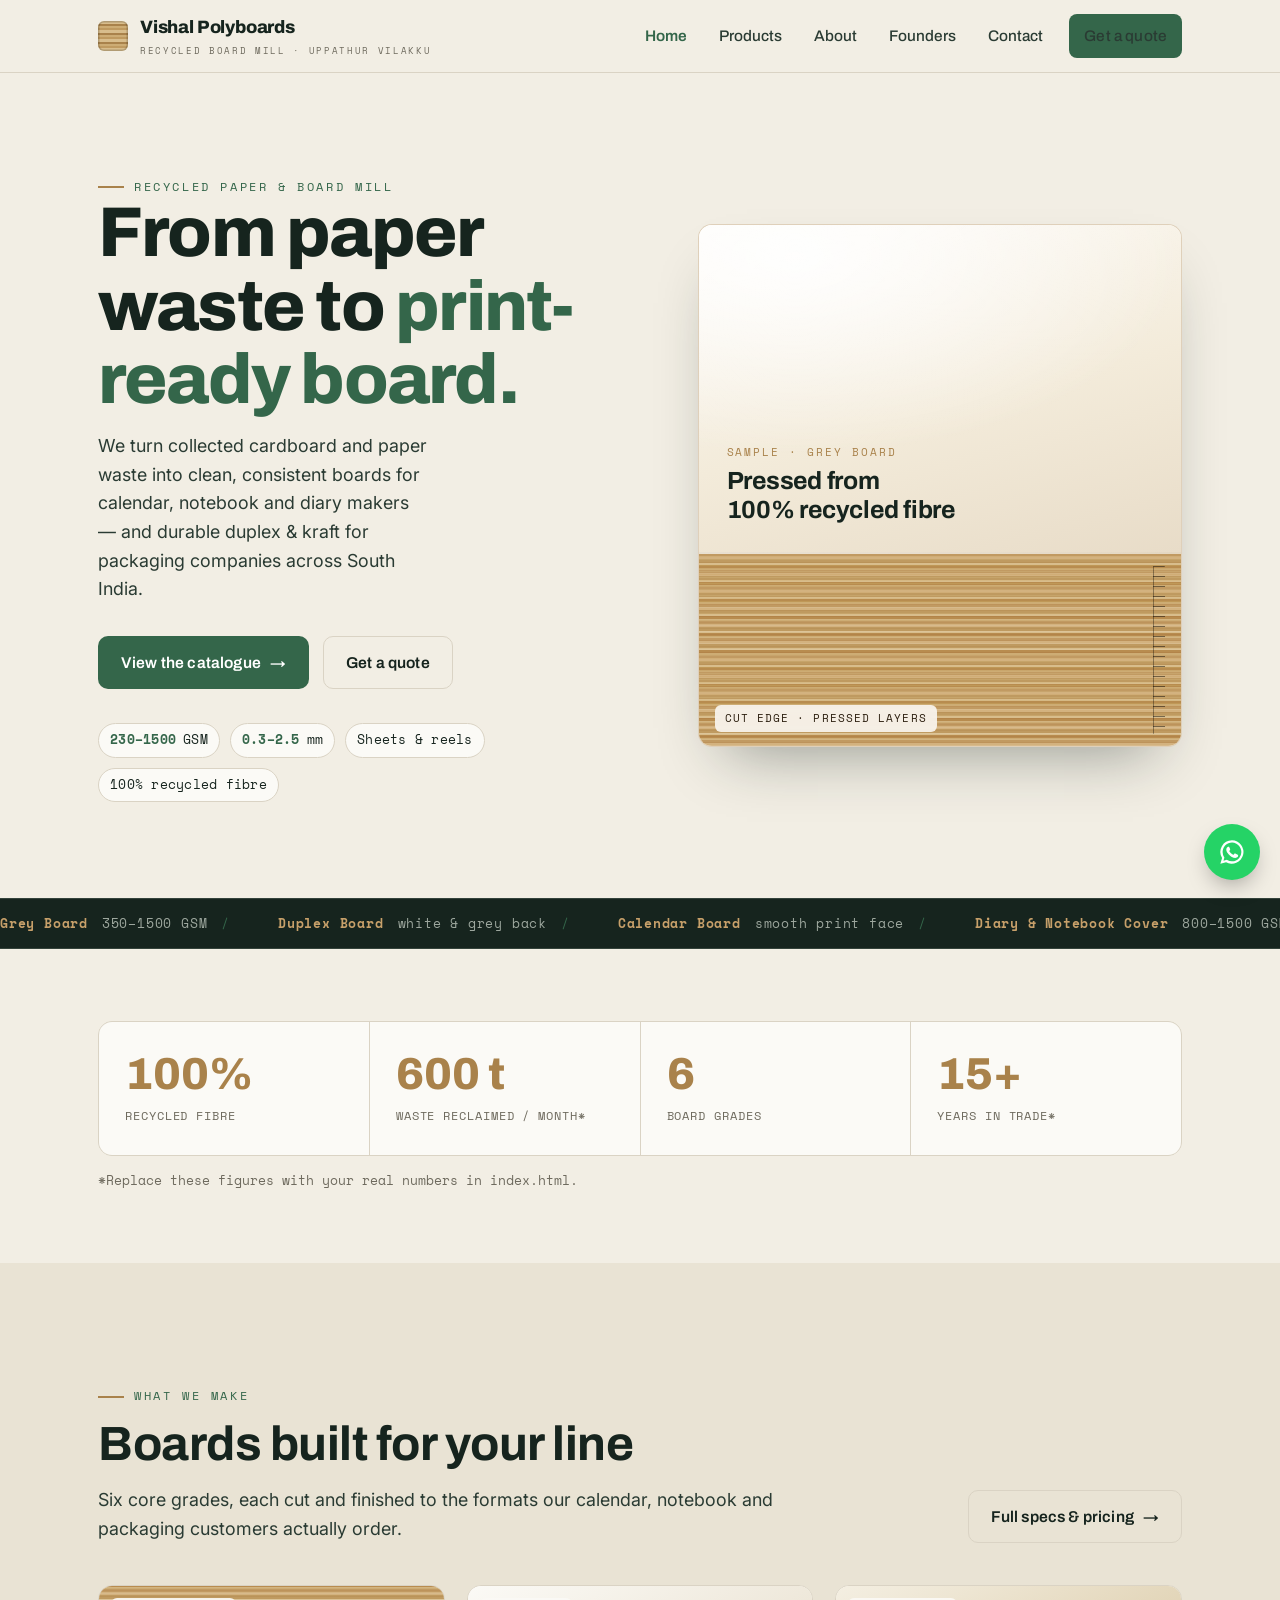
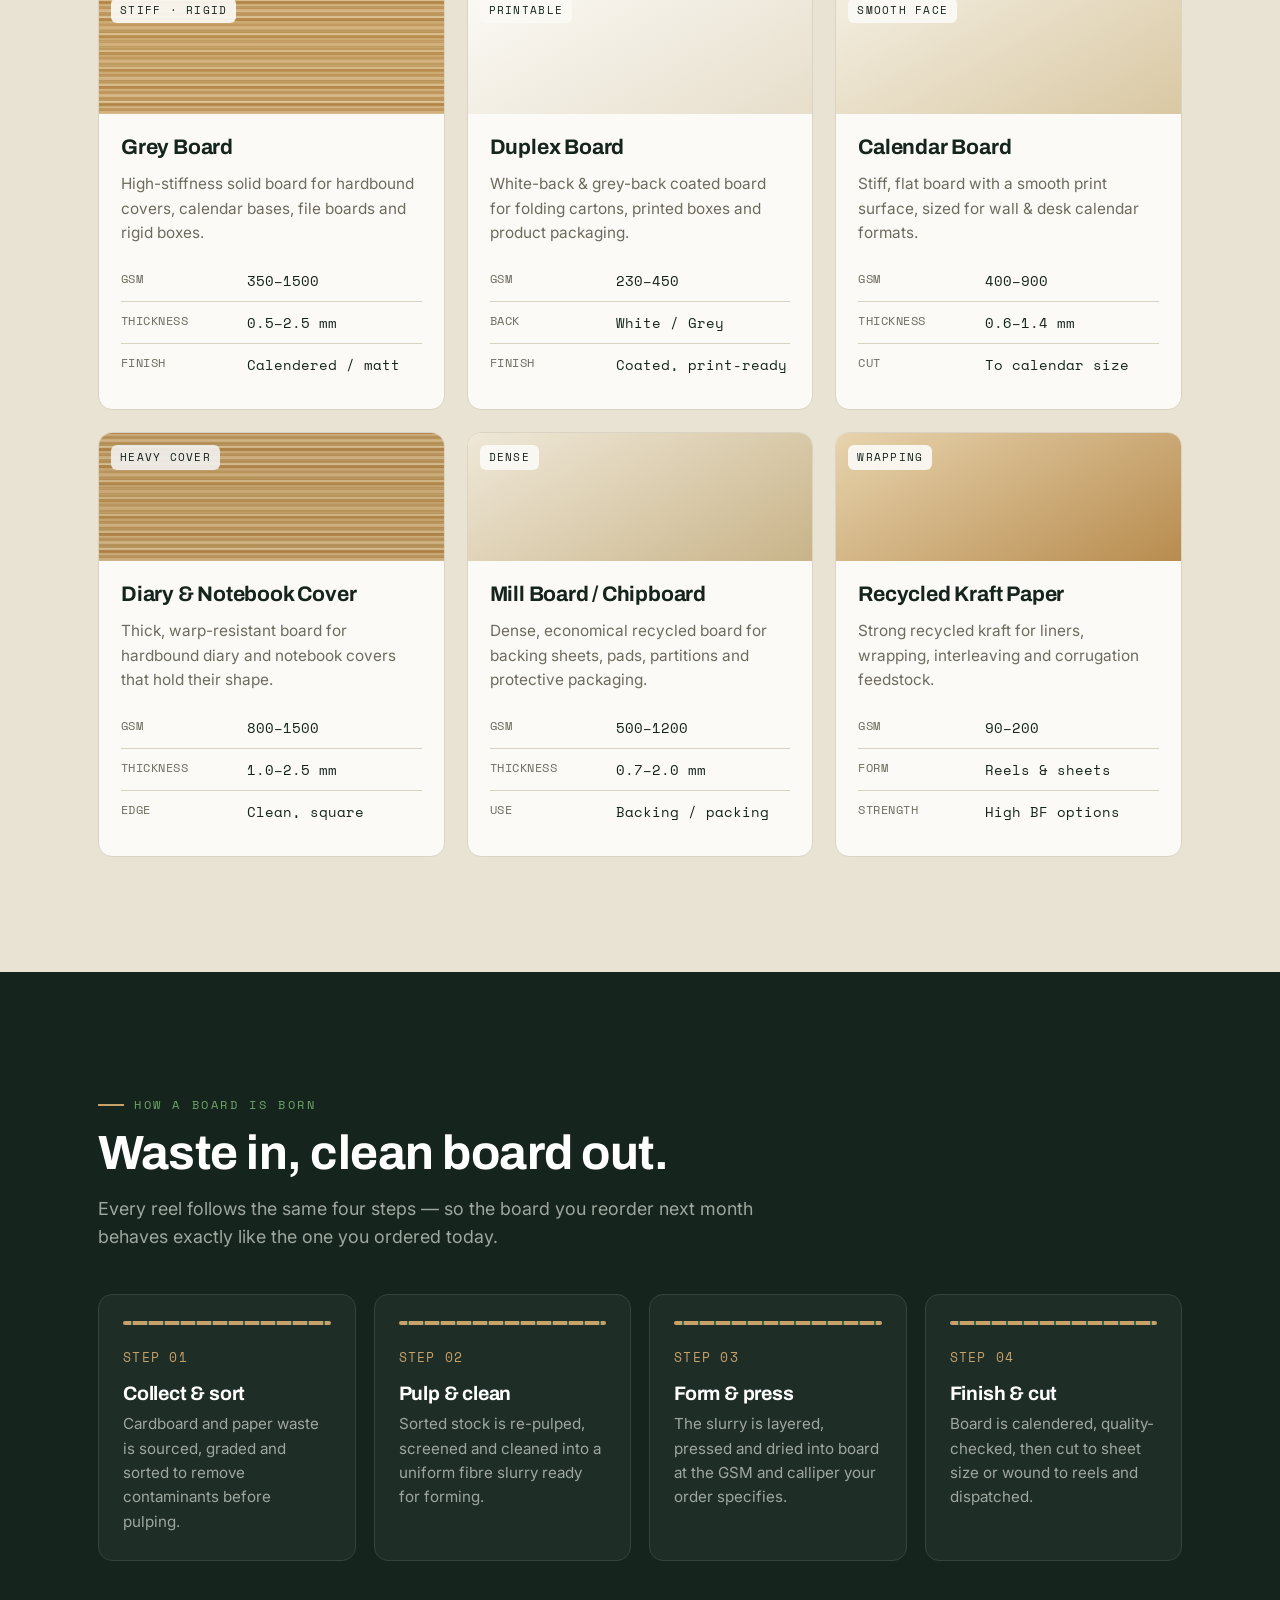
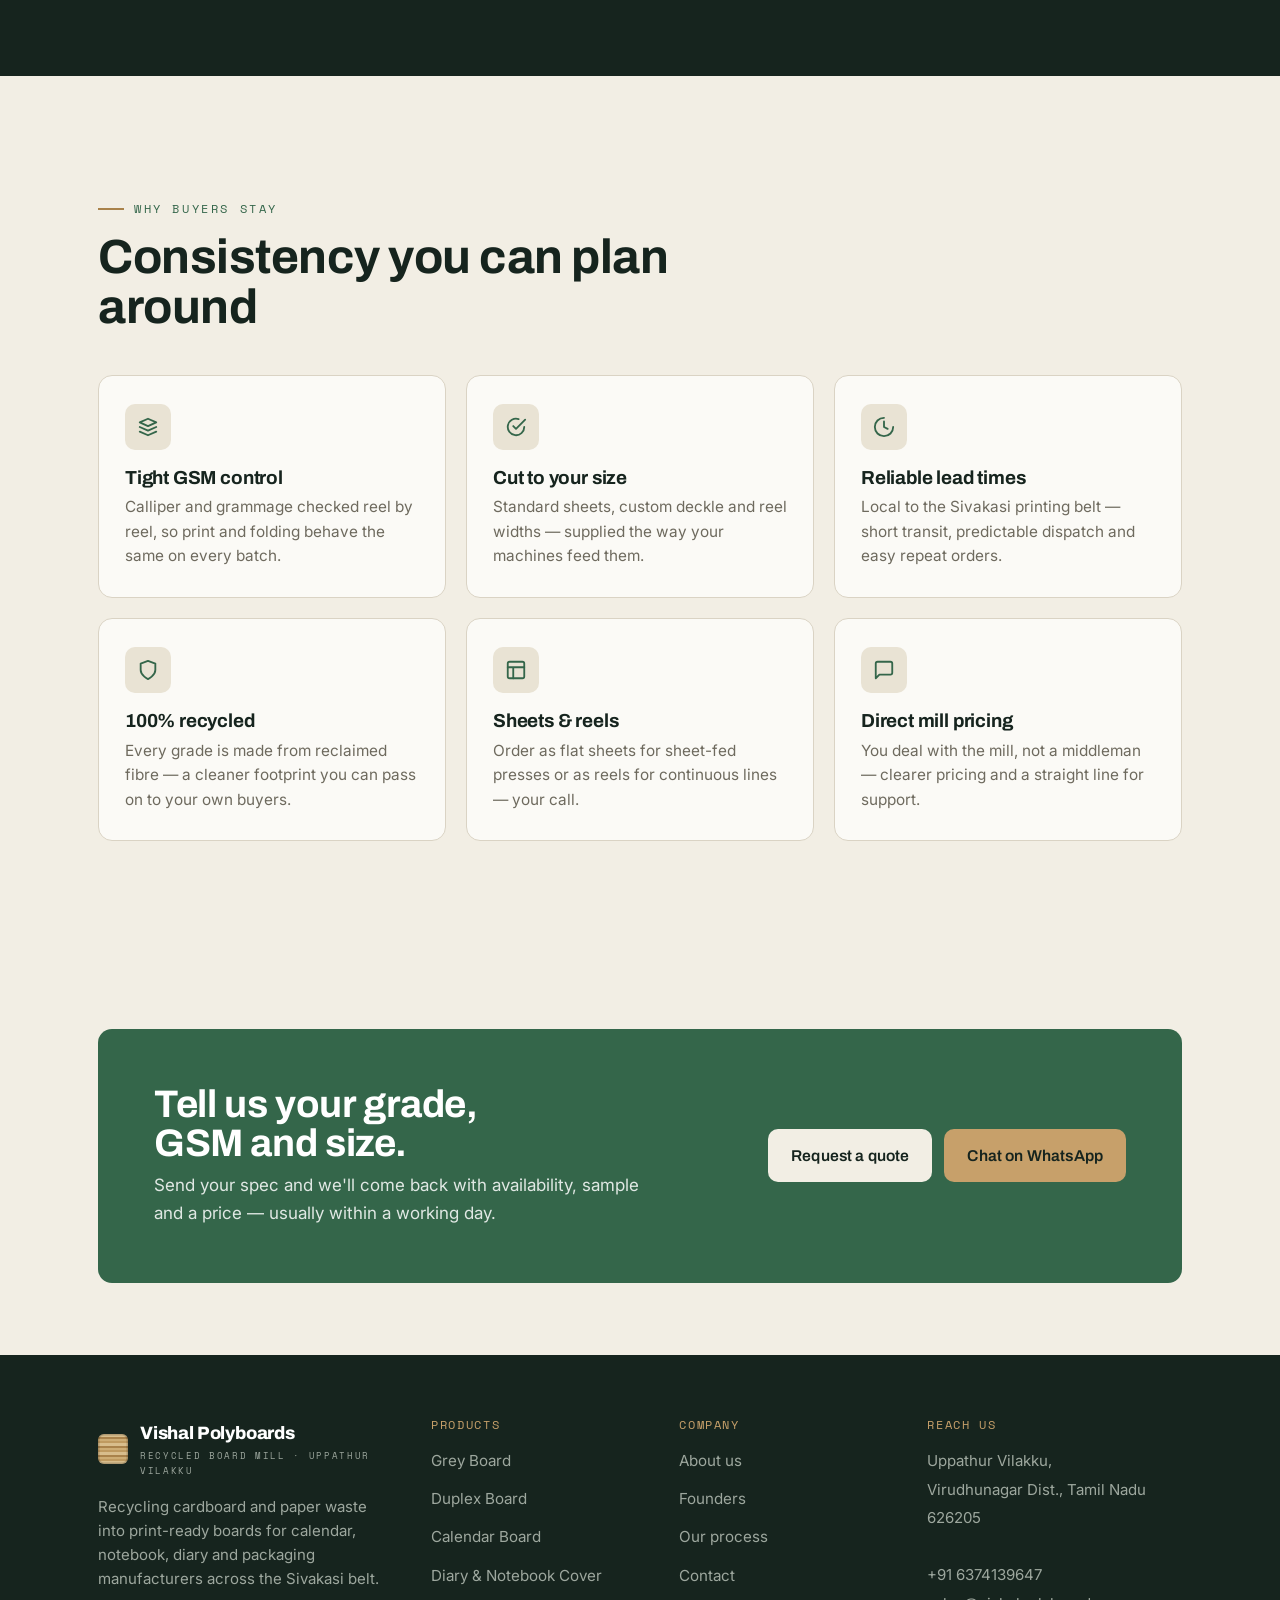
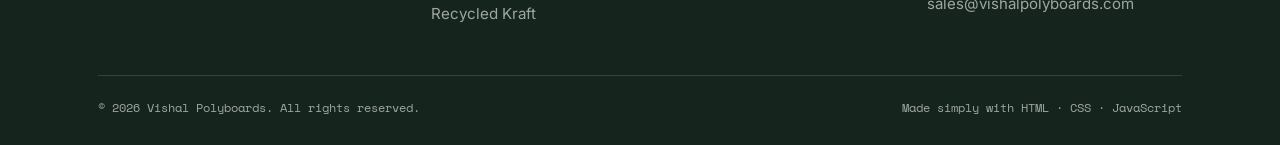
==== index.html @ f486840e "Init" ====
<!DOCTYPE html>
<html lang="en">
<head>
  <meta charset="UTF-8" />
  <meta name="viewport" content="width=device-width, initial-scale=1.0" />
  <title>Vishal Polyboards — Recycled Boards for Calendars, Notebooks & Packaging | Sivakasi</title>
  <meta name="description" content="Vishal Polyboards recycles cardboard and paper waste into print-ready boards for calendar, notebook and diary manufacturers and packaging companies. Based near Sivakasi, Tamil Nadu." />
  <link rel="icon" href="favicon.svg" type="image/svg+xml" />

  <!-- Fonts: Archivo (display) · Inter (body) · Space Mono (data) -->
  <link rel="preconnect" href="https://fonts.googleapis.com" />
  <link rel="preconnect" href="https://fonts.gstatic.com" crossorigin />
  <link href="https://fonts.googleapis.com/css2?family=Archivo:wght@500;600;700;800&family=Inter:wght@400;500;600&family=Space+Mono:wght@400;700&display=swap" rel="stylesheet" />

  <link rel="stylesheet" href="css/styles.css" />
</head>
<body>

  <!-- =================================================================
       HEADER  ·  shared across pages — if you edit it, edit it on
       index.html, products.html AND contact.html to keep them in sync.
       ================================================================= -->
  <header class="site-header">
    <div class="container nav">
      <a class="brand" href="index.html" aria-label="Vishal Polyboards home">
        <span class="brandmark" aria-hidden="true"></span>
        <span>Vishal Polyboards
          <small>Recycled Board Mill · Uppathur Vilakku</small>
        </span>
      </a>

      <nav aria-label="Primary">
        <ul class="nav-links" id="nav-links">
          <li><a href="index.html" class="is-active">Home</a></li>
          <li><a href="products.html">Products</a></li>
          <li><a href="about.html">About</a></li>
          <li><a href="founders.html">Founders</a></li>
          <li><a href="contact.html">Contact</a></li>
          <li class="nav-cta"><a class="btn btn-sm" href="contact.html">Get a quote</a></li>
        </ul>
      </nav>

      <button class="menu-toggle" aria-label="Open menu" aria-expanded="false" aria-controls="nav-links">
        <span></span>
      </button>
    </div>
  </header>

  <!-- =================================================================
       HERO
       ================================================================= -->
  <section class="hero">
    <div class="container hero-grid">
      <div class="reveal">
        <span class="eyebrow">Recycled paper &amp; board mill</span>
        <h1>From paper waste to <span class="hl">print-ready board.</span></h1>
        <p class="lead">We turn collected cardboard and paper waste into clean,
          consistent boards for calendar, notebook and diary makers — and durable
          duplex &amp; kraft for packaging companies across South India.</p>

        <div class="hero-actions">
          <a class="btn" href="products.html">View the catalogue <span class="arr">&rarr;</span></a>
          <a class="btn btn-ghost" href="contact.html">Get a quote</a>
        </div>

        <div class="hero-meta">
          <span class="spec-chip"><b>230&ndash;1500</b> GSM</span>
          <span class="spec-chip"><b>0.3&ndash;2.5</b> mm</span>
          <span class="spec-chip">Sheets &amp; reels</span>
          <span class="spec-chip">100% recycled fibre</span>
        </div>
      </div>

      <!-- The signature: a board sample showing its layered cut edge -->
      <div class="reveal">
        <div class="sample" role="img" aria-label="Cross-section of a recycled paperboard showing its pressed fibre layers">
          <div class="sample-face">
            <span class="kicker">Sample · Grey Board</span>
            <h3>Pressed from<br />100% recycled fibre</h3>
          </div>
          <div class="sample-edge board-edge">
            <span class="sample-edge-label">Cut edge · pressed layers</span>
            <div class="sample-ruler" aria-hidden="true"></div>
          </div>
          <!-- <span class="sample-badge"><b>●</b> Calliper checked every reel</span> -->
        </div>
      </div>
    </div>
  </section>

  <!-- spec marquee -->
  <div class="marquee" aria-hidden="true">
    <div class="marquee-track">
      <span><b>Grey Board</b> 350&ndash;1500 GSM</span>
      <span><b>Duplex Board</b> white &amp; grey back</span>
      <span><b>Calendar Board</b> smooth print face</span>
      <span><b>Diary &amp; Notebook Cover</b> 800&ndash;1500 GSM</span>
      <span><b>Mill Board</b> dense chipboard</span>
      <span><b>Recycled Kraft</b> 90&ndash;200 GSM</span>
      <!-- duplicated once so the loop is seamless -->
      <span><b>Grey Board</b> 350&ndash;1500 GSM</span>
      <span><b>Duplex Board</b> white &amp; grey back</span>
      <span><b>Calendar Board</b> smooth print face</span>
      <span><b>Diary &amp; Notebook Cover</b> 800&ndash;1500 GSM</span>
      <span><b>Mill Board</b> dense chipboard</span>
      <span><b>Recycled Kraft</b> 90&ndash;200 GSM</span>
    </div>
  </div>

  <!-- =================================================================
       STATS
       ================================================================= -->
  <section class="section section--tight">
    <div class="container">
      <div class="stats reveal">
        <div class="stat">
          <div class="num"><span data-count="100">0</span><span>%</span></div>
          <div class="lbl">Recycled fibre</div>
        </div>
        <div class="stat">
          <div class="num"><span data-count="600">0</span><span> t</span></div>
          <div class="lbl">Waste reclaimed / month*</div>
        </div>
        <div class="stat">
          <div class="num"><span data-count="6">0</span></div>
          <div class="lbl">Board grades</div>
        </div>
        <div class="stat">
          <div class="num"><span data-count="15">0</span><span>+</span></div>
          <div class="lbl">Years in trade*</div>
        </div>
      </div>
      <p class="muted" style="font-size:.82rem;margin-top:14px;font-family:var(--font-mono)">*Replace these figures with your real numbers in index.html.</p>
    </div>
  </section>

  <!-- =================================================================
       PRODUCT OVERVIEW
       ================================================================= -->
  <section class="section section--pulp-deep" id="products">
    <div class="container">
      <div class="grid-head reveal">
        <div class="section-head">
          <span class="eyebrow">What we make</span>
          <h2 class="section-title">Boards built for your line</h2>
          <p class="lead">Six core grades, each cut and finished to the formats our
            calendar, notebook and packaging customers actually order.</p>
        </div>
        <a class="btn btn-ghost" href="products.html">Full specs &amp; pricing <span class="arr">&rarr;</span></a>
      </div>

      <div class="products">
        <!-- card 1 -->
        <article class="product-card reveal">
          <div class="thumb board-edge"><span class="tag">Stiff · rigid</span></div>
          <div class="body">
            <h3>Grey Board</h3>
            <p>High-stiffness solid board for hardbound covers, calendar bases, file boards and rigid boxes.</p>
            <table class="spec-table">
              <tr><th>GSM</th><td>350&ndash;1500</td></tr>
              <tr><th>Thickness</th><td>0.5&ndash;2.5 mm</td></tr>
              <tr><th>Finish</th><td>Calendered / matt</td></tr>
            </table>
          </div>
        </article>

        <!-- card 2 -->
        <article class="product-card reveal">
          <div class="thumb" style="background:linear-gradient(150deg,#fbfaf6,#e7decb)"><span class="tag">Printable</span></div>
          <div class="body">
            <h3>Duplex Board</h3>
            <p>White-back &amp; grey-back coated board for folding cartons, printed boxes and product packaging.</p>
            <table class="spec-table">
              <tr><th>GSM</th><td>230&ndash;450</td></tr>
              <tr><th>Back</th><td>White / Grey</td></tr>
              <tr><th>Finish</th><td>Coated, print-ready</td></tr>
            </table>
          </div>
        </article>

        <!-- card 3 -->
        <article class="product-card reveal">
          <div class="thumb" style="background:linear-gradient(150deg,#f4efe2,#d9c8a3)"><span class="tag">Smooth face</span></div>
          <div class="body">
            <h3>Calendar Board</h3>
            <p>Stiff, flat board with a smooth print surface, sized for wall &amp; desk calendar formats.</p>
            <table class="spec-table">
              <tr><th>GSM</th><td>400&ndash;900</td></tr>
              <tr><th>Thickness</th><td>0.6&ndash;1.4 mm</td></tr>
              <tr><th>Cut</th><td>To calendar size</td></tr>
            </table>
          </div>
        </article>

        <!-- card 4 -->
        <article class="product-card reveal">
          <div class="thumb board-edge" style="filter:brightness(.96)"><span class="tag">Heavy cover</span></div>
          <div class="body">
            <h3>Diary &amp; Notebook Cover</h3>
            <p>Thick, warp-resistant board for hardbound diary and notebook covers that hold their shape.</p>
            <table class="spec-table">
              <tr><th>GSM</th><td>800&ndash;1500</td></tr>
              <tr><th>Thickness</th><td>1.0&ndash;2.5 mm</td></tr>
              <tr><th>Edge</th><td>Clean, square</td></tr>
            </table>
          </div>
        </article>

        <!-- card 5 -->
        <article class="product-card reveal">
          <div class="thumb" style="background:linear-gradient(150deg,#efe8d8,#c9b489)"><span class="tag">Dense</span></div>
          <div class="body">
            <h3>Mill Board / Chipboard</h3>
            <p>Dense, economical recycled board for backing sheets, pads, partitions and protective packaging.</p>
            <table class="spec-table">
              <tr><th>GSM</th><td>500&ndash;1200</td></tr>
              <tr><th>Thickness</th><td>0.7&ndash;2.0 mm</td></tr>
              <tr><th>Use</th><td>Backing / packing</td></tr>
            </table>
          </div>
        </article>

        <!-- card 6 -->
        <article class="product-card reveal">
          <div class="thumb" style="background:linear-gradient(150deg,#e7d3ad,#b88c4f)"><span class="tag">Wrapping</span></div>
          <div class="body">
            <h3>Recycled Kraft Paper</h3>
            <p>Strong recycled kraft for liners, wrapping, interleaving and corrugation feedstock.</p>
            <table class="spec-table">
              <tr><th>GSM</th><td>90&ndash;200</td></tr>
              <tr><th>Form</th><td>Reels &amp; sheets</td></tr>
              <tr><th>Strength</th><td>High BF options</td></tr>
            </table>
          </div>
        </article>
      </div>
    </div>
  </section>

  <!-- =================================================================
       PROCESS  (a real 4-step sequence → numbering earns its place)
       ================================================================= -->
  <section class="section section--ink" id="process">
    <div class="container">
      <div class="section-head reveal">
        <span class="eyebrow">How a board is born</span>
        <h2 class="section-title">Waste in, clean board out.</h2>
        <p class="lead">Every reel follows the same four steps — so the board you
          reorder next month behaves exactly like the one you ordered today.</p>
      </div>

      <div class="steps" style="margin-top:42px">
        <div class="step reveal">
          <div class="bar"></div>
          <span class="no">STEP 01</span>
          <h3>Collect &amp; sort</h3>
          <p>Cardboard and paper waste is sourced, graded and sorted to remove contaminants before pulping.</p>
        </div>
        <div class="step reveal">
          <div class="bar"></div>
          <span class="no">STEP 02</span>
          <h3>Pulp &amp; clean</h3>
          <p>Sorted stock is re-pulped, screened and cleaned into a uniform fibre slurry ready for forming.</p>
        </div>
        <div class="step reveal">
          <div class="bar"></div>
          <span class="no">STEP 03</span>
          <h3>Form &amp; press</h3>
          <p>The slurry is layered, pressed and dried into board at the GSM and calliper your order specifies.</p>
        </div>
        <div class="step reveal">
          <div class="bar"></div>
          <span class="no">STEP 04</span>
          <h3>Finish &amp; cut</h3>
          <p>Board is calendered, quality-checked, then cut to sheet size or wound to reels and dispatched.</p>
        </div>
      </div>
    </div>
  </section>

  <!-- =================================================================
       WHY US
       ================================================================= -->
  <section class="section" id="why">
    <div class="container">
      <div class="section-head reveal" style="margin-bottom:42px">
        <span class="eyebrow">Why buyers stay</span>
        <h2 class="section-title">Consistency you can plan around</h2>
      </div>

      <div class="features">
        <div class="feature reveal">
          <div class="ico" aria-hidden="true">
            <svg width="22" height="22" viewBox="0 0 24 24" fill="none" stroke="currentColor" stroke-width="2" stroke-linecap="round" stroke-linejoin="round"><path d="M3 7l9-4 9 4-9 4-9-4z"/><path d="M3 12l9 4 9-4"/><path d="M3 17l9 4 9-4"/></svg>
          </div>
          <h3>Tight GSM control</h3>
          <p>Calliper and grammage checked reel by reel, so print and folding behave the same on every batch.</p>
        </div>
        <div class="feature reveal">
          <div class="ico" aria-hidden="true">
            <svg width="22" height="22" viewBox="0 0 24 24" fill="none" stroke="currentColor" stroke-width="2" stroke-linecap="round" stroke-linejoin="round"><path d="M21 12a9 9 0 1 1-6.2-8.6"/><path d="M22 4 12 14l-3-3"/></svg>
          </div>
          <h3>Cut to your size</h3>
          <p>Standard sheets, custom deckle and reel widths — supplied the way your machines feed them.</p>
        </div>
        <div class="feature reveal">
          <div class="ico" aria-hidden="true">
            <svg width="22" height="22" viewBox="0 0 24 24" fill="none" stroke="currentColor" stroke-width="2" stroke-linecap="round" stroke-linejoin="round"><path d="M12 2a10 10 0 1 0 10 10"/><path d="M12 6v6l4 2"/></svg>
          </div>
          <h3>Reliable lead times</h3>
          <p>Local to the Sivakasi printing belt — short transit, predictable dispatch and easy repeat orders.</p>
        </div>
        <div class="feature reveal">
          <div class="ico" aria-hidden="true">
            <svg width="22" height="22" viewBox="0 0 24 24" fill="none" stroke="currentColor" stroke-width="2" stroke-linecap="round" stroke-linejoin="round"><path d="M12 22s8-4 8-10V5l-8-3-8 3v7c0 6 8 10 8 10z"/></svg>
          </div>
          <h3>100% recycled</h3>
          <p>Every grade is made from reclaimed fibre — a cleaner footprint you can pass on to your own buyers.</p>
        </div>
        <div class="feature reveal">
          <div class="ico" aria-hidden="true">
            <svg width="22" height="22" viewBox="0 0 24 24" fill="none" stroke="currentColor" stroke-width="2" stroke-linecap="round" stroke-linejoin="round"><rect x="3" y="3" width="18" height="18" rx="2"/><path d="M3 9h18M9 21V9"/></svg>
          </div>
          <h3>Sheets &amp; reels</h3>
          <p>Order as flat sheets for sheet-fed presses or as reels for continuous lines — your call.</p>
        </div>
        <div class="feature reveal">
          <div class="ico" aria-hidden="true">
            <svg width="22" height="22" viewBox="0 0 24 24" fill="none" stroke="currentColor" stroke-width="2" stroke-linecap="round" stroke-linejoin="round"><path d="M21 15a2 2 0 0 1-2 2H7l-4 4V5a2 2 0 0 1 2-2h14a2 2 0 0 1 2 2z"/></svg>
          </div>
          <h3>Direct mill pricing</h3>
          <p>You deal with the mill, not a middleman — clearer pricing and a straight line for support.</p>
        </div>
      </div>
    </div>
  </section>

  <!-- =================================================================
       CTA BAND
       ================================================================= -->
  <section class="section section--tight">
    <div class="container">
      <div class="cta-band reveal">
        <div>
          <h2>Tell us your grade, GSM and size.</h2>
          <p>Send your spec and we'll come back with availability, sample and a price — usually within a working day.</p>
        </div>
        <div style="display:flex;gap:12px;flex-wrap:wrap">
          <a class="btn btn-light" href="contact.html">Request a quote</a>
          <a class="btn btn-kraft" data-wa="Hello Vishal Polyboards, I'd like a quote for board.">Chat on WhatsApp</a>
        </div>
      </div>
    </div>
  </section>

  <!-- =================================================================
       FOOTER  ·  shared across pages
       ================================================================= -->
  <footer class="site-footer">
    <div class="container">
      <div class="footer-grid">
        <div>
          <a class="brand" href="index.html">
            <span class="brandmark" aria-hidden="true"></span>
            <span>Vishal Polyboards<small>Recycled Board Mill · Uppathur Vilakku</small></span>
          </a>
          <p class="footer-about">Recycling cardboard and paper waste into print-ready boards
            for calendar, notebook, diary and packaging manufacturers across the Sivakasi belt.</p>
        </div>
        <div>
          <h4>Products</h4>
          <ul class="footer-links">
            <li><a href="products.html">Grey Board</a></li>
            <li><a href="products.html">Duplex Board</a></li>
            <li><a href="products.html">Calendar Board</a></li>
            <li><a href="products.html">Diary &amp; Notebook Cover</a></li>
            <li><a href="products.html">Recycled Kraft</a></li>
          </ul>
        </div>
        <div>
          <h4>Company</h4>
          <ul class="footer-links">
            <li><a href="about.html">About us</a></li>
            <li><a href="founders.html">Founders</a></li>
            <li><a href="index.html#process">Our process</a></li>
            <li><a href="contact.html">Contact</a></li>
          </ul>
        </div>
        <div>
          <h4>Reach us</h4>
          <address class="footer-contact" style="font-style:normal">
            Uppathur Vilakku,<br />
            Virudhunagar Dist., Tamil Nadu 626205<br /><br />
            <a href="tel:+9196374139647">+91 6374139647</a><br />
            <a href="mailto:sales@vishalpolyboards.com">sales@vishalpolyboards.com</a>
          </address>
        </div>
      </div>
      <div class="footer-bottom">
        <span>© <span id="year">2026</span> Vishal Polyboards. All rights reserved.</span>
        <span>Made simply with HTML · CSS · JavaScript</span>
      </div>
    </div>
  </footer>

  <!-- floating WhatsApp -->
  <a class="wa-float" data-wa="Hello Vishal Polyboards, I'd like to enquire about your recycled boards." aria-label="Chat on WhatsApp" target="_blank" rel="noopener">
    <svg width="28" height="28" viewBox="0 0 24 24" fill="#fff" aria-hidden="true"><path d="M12 2a10 10 0 0 0-8.5 15.2L2 22l4.9-1.3A10 10 0 1 0 12 2zm0 18a8 8 0 0 1-4.1-1.1l-.3-.2-2.9.8.8-2.8-.2-.3A8 8 0 1 1 12 20zm4.4-6c-.2-.1-1.4-.7-1.6-.8-.2-.1-.4-.1-.5.1-.2.2-.6.8-.8.9-.1.2-.3.2-.5.1a6.6 6.6 0 0 1-1.9-1.2 7.3 7.3 0 0 1-1.4-1.7c-.1-.2 0-.4.1-.5l.4-.4.2-.4v-.4c0-.1-.5-1.3-.7-1.7-.2-.4-.4-.4-.5-.4h-.5a.9.9 0 0 0-.7.3c-.2.3-.9.9-.9 2.1s.9 2.4 1 2.6c.1.2 1.8 2.7 4.3 3.8.6.3 1.1.4 1.5.5.6.2 1.2.2 1.6.1.5-.1 1.4-.6 1.6-1.1.2-.6.2-1 .1-1.1z"/></svg>
  </a>

  <script src="js/main.js"></script>
</body>
</html>
---- css/styles.css ----
/* =====================================================================
   VISHAL POLYBOARDS — styles.css
   ---------------------------------------------------------------------
   One stylesheet for the whole site. It is grouped into clearly labelled
   sections so it is easy to learn from and easy to edit.

   HOW THE COLOURS / SIZES WORK:
   Everything is controlled by the variables in :root below. Change a
   value there once and it updates across every page. Start there.
   ===================================================================== */

/* ---------------------------------------------------------------------
   1. DESIGN TOKENS  (colours, type, spacing — your single control panel)
   --------------------------------------------------------------------- */
:root {
  /* Brand colours */
  --ink:        #16241E;   /* deep forest ink — dark sections + headings  */
  --ink-soft:   #2A3B33;   /* softer ink for body text on light           */
  --pulp:       #F2EEE4;   /* recycled-paper background                    */
  --pulp-deep:  #E9E3D4;   /* slightly deeper pulp for alternating bands   */
  --paper:      #FBFAF6;   /* near-white card surface                      */
  --kraft:      #C7A06A;   /* kraft-board tan — the warm accent            */
  --kraft-deep: #A9824B;   /* darker kraft for borders/hovers              */
  --moss:       #34664A;   /* mill-moss green — primary action colour      */
  --moss-deep:  #274E39;   /* darker moss for hover                        */
  --leaf:       #6FA368;   /* fresh leaf — used only for the recycle stat  */
  --line:       #DAD3C4;   /* warm hairline borders                        */
  --line-dark:  #34433B;   /* hairline on dark sections                    */
  --muted:      #6E6A5E;   /* muted captions on light                      */
  --muted-dark: #9DA79E;   /* muted captions on dark                       */

  /* Type families */
  --font-display: "Archivo", "Arial Narrow", sans-serif;
  --font-body:    "Inter", system-ui, -apple-system, sans-serif;
  --font-mono:    "Space Mono", ui-monospace, "Courier New", monospace;

  /* Layout */
  --container: 1180px;
  --radius:    14px;
  --radius-sm: 9px;
  --shadow:    0 1px 2px rgba(22,36,30,.05), 0 12px 30px -16px rgba(22,36,30,.25);
  --shadow-lg: 0 30px 60px -28px rgba(22,36,30,.45);
  --ease:      cubic-bezier(.22,.61,.36,1);
}

/* ---------------------------------------------------------------------
   2. RESET + BASE
   --------------------------------------------------------------------- */
*, *::before, *::after { box-sizing: border-box; }
* { margin: 0; }

html { scroll-behavior: smooth; -webkit-text-size-adjust: 100%; }

body {
  font-family: var(--font-body);
  color: var(--ink-soft);
  background: var(--pulp);
  line-height: 1.6;
  font-size: 17px;
  -webkit-font-smoothing: antialiased;
  text-rendering: optimizeLegibility;
  overflow-x: hidden;
}

img { max-width: 100%; display: block; height: auto; }
a   { color: inherit; text-decoration: none; }
button, input, select, textarea { font: inherit; color: inherit; }

h1, h2, h3, h4 {
  font-family: var(--font-display);
  color: var(--ink);
  line-height: 1.04;
  letter-spacing: -0.01em;
  font-weight: 700;
}

/* Visible keyboard focus — accessibility floor */
:focus-visible {
  outline: 3px solid var(--moss);
  outline-offset: 3px;
  border-radius: 4px;
}

.container {
  width: 100%;
  max-width: var(--container);
  margin-inline: auto;
  padding-inline: clamp(20px, 5vw, 48px);
}

/* ---------------------------------------------------------------------
   3. THE SIGNATURE — BOARD-EDGE STRATA
   The pressed-fibre layers you see on the cut edge of a recycled board,
   drawn entirely with CSS gradients (no image files needed).
   --------------------------------------------------------------------- */
.board-edge {
  background-color: var(--kraft);
  background-image:
    repeating-linear-gradient( 0deg,
      rgba(255,255,255,.10) 0 1px,
      rgba(0,0,0,.00)       1px 3px,
      rgba(0,0,0,.07)       3px 4px,
      rgba(0,0,0,.00)       4px 6px ),
    repeating-linear-gradient( 0deg,
      #d3b27f 0 3px,
      #c19a62 3px 6px,
      #cdac74 6px 8px,
      #b88c4f 8px 11px,
      #d8bd8c 11px 13px,
      #bf9a60 13px 17px );
  background-blend-mode: overlay, normal;
}

/* A thin horizontal strata rule used as a section divider */
.strata-rule {
  height: 7px;
  width: 100%;
  border: 0;
  background-image: repeating-linear-gradient( 90deg,
      var(--kraft) 0 7px,
      var(--kraft-deep) 7px 9px,
      var(--moss) 9px 11px,
      var(--kraft) 11px 18px );
  opacity: .9;
}

/* Small square strata "chip" used inside the logo */
.brandmark {
  width: 30px; height: 30px;
  border-radius: 6px;
  flex: none;
  background-image:
    repeating-linear-gradient(0deg,
      #d8bd8c 0 3px, #bf9a60 3px 5px,
      #cdac74 5px 7px, #a9824b 7px 9px);
  box-shadow: inset 0 0 0 1.5px rgba(0,0,0,.18);
}

/* ---------------------------------------------------------------------
   4. TYPOGRAPHY HELPERS
   --------------------------------------------------------------------- */
.eyebrow {
  font-family: var(--font-mono);
  font-size: .74rem;
  letter-spacing: .22em;
  text-transform: uppercase;
  color: var(--moss);
  display: inline-flex;
  align-items: center;
  gap: 10px;
}
.eyebrow::before {
  content: "";
  width: 26px; height: 2px;
  background: var(--kraft-deep);
  display: inline-block;
}
.section-head { max-width: 720px; }
.section-title {
  font-size: clamp(1.9rem, 4.2vw, 3rem);
  margin-top: 14px;
}
.lead {
  font-size: 1.12rem;
  color: var(--ink-soft);
  margin-top: 16px;
}
.muted { color: var(--muted); }

/* monospace data chip, e.g. 230–600 GSM */
.spec-chip {
  font-family: var(--font-mono);
  font-size: .8rem;
  letter-spacing: .02em;
  background: var(--paper);
  border: 1px solid var(--line);
  color: var(--ink);
  padding: 6px 11px;
  border-radius: 999px;
  display: inline-flex;
  align-items: center;
  gap: 7px;
  white-space: nowrap;
}
.spec-chip b { color: var(--moss); font-weight: 700; }

/* ---------------------------------------------------------------------
   5. BUTTONS
   --------------------------------------------------------------------- */
.btn {
  --btn-bg: var(--moss);
  --btn-fg: #fff;
  display: inline-flex;
  align-items: center;
  gap: 9px;
  font-family: var(--font-display);
  font-weight: 600;
  font-size: .98rem;
  letter-spacing: .01em;
  padding: 13px 22px;
  border-radius: 10px;
  background: var(--btn-bg);
  color: var(--btn-fg);
  border: 1px solid transparent;
  cursor: pointer;
  transition: transform .15s var(--ease), background .2s var(--ease),
              box-shadow .2s var(--ease);
}
.btn:hover  { background: var(--moss-deep); transform: translateY(-2px); }
.btn:active { transform: translateY(0); }
.btn .arr   { transition: transform .2s var(--ease); }
.btn:hover .arr { transform: translateX(3px); }

.btn-ghost {
  --btn-bg: transparent;
  --btn-fg: var(--ink);
  border-color: var(--line);
}
.btn-ghost:hover { background: var(--paper); border-color: var(--kraft-deep); }

.btn-kraft { --btn-bg: var(--kraft); --btn-fg: var(--ink); }
.btn-kraft:hover { background: var(--kraft-deep); }

.btn-light { --btn-bg: var(--pulp); --btn-fg: var(--ink); }
.btn-light:hover { background: #fff; }

.btn-sm { padding: 10px 16px; font-size: .9rem; }

/* ---------------------------------------------------------------------
   6. HEADER / NAV
   --------------------------------------------------------------------- */
.site-header {
  position: sticky;
  top: 0;
  z-index: 50;
  background: rgba(242,238,228,.82);
  backdrop-filter: saturate(140%) blur(10px);
  border-bottom: 1px solid var(--line);
}
.nav {
  display: flex;
  align-items: center;
  justify-content: space-between;
  gap: 24px;
  height: 72px;
}
.brand {
  display: inline-flex;
  align-items: center;
  gap: 12px;
  font-family: var(--font-display);
  font-weight: 800;
  font-size: 1.12rem;
  color: var(--ink);
  letter-spacing: -.01em;
}
.brand small {
  display: block;
  font-family: var(--font-mono);
  font-weight: 400;
  font-size: .58rem;
  letter-spacing: .18em;
  text-transform: uppercase;
  color: var(--muted);
  margin-top: 2px;
}
.nav-links {
  display: flex;
  align-items: center;
  gap: 4px;
  list-style: none;
  padding: 0;
}
.nav-links a {
  font-family: var(--font-display);
  font-weight: 500;
  font-size: .96rem;
  padding: 9px 14px;
  border-radius: 8px;
  color: var(--ink-soft);
  transition: background .15s var(--ease), color .15s var(--ease);
}
.nav-links a:hover { background: var(--pulp-deep); color: var(--ink); }
.nav-links a.is-active { color: var(--moss); font-weight: 600; }
.nav-cta { margin-left: 8px; }

.menu-toggle {
  display: none;
  width: 44px; height: 44px;
  border: 1px solid var(--line);
  border-radius: 10px;
  background: var(--paper);
  cursor: pointer;
  position: relative;
}
.menu-toggle span,
.menu-toggle span::before,
.menu-toggle span::after {
  content: "";
  position: absolute;
  left: 50%; top: 50%;
  width: 20px; height: 2px;
  background: var(--ink);
  transform: translate(-50%, -50%);
  transition: transform .25s var(--ease), opacity .2s var(--ease);
}
.menu-toggle span::before { transform: translate(-50%, -7px); }
.menu-toggle span::after  { transform: translate(-50%, 7px); }
.menu-toggle[aria-expanded="true"] span { background: transparent; }
.menu-toggle[aria-expanded="true"] span::before { transform: translate(-50%,-50%) rotate(45deg); }
.menu-toggle[aria-expanded="true"] span::after  { transform: translate(-50%,-50%) rotate(-45deg); }

/* ---------------------------------------------------------------------
   7. SECTION RHYTHM
   --------------------------------------------------------------------- */
.section { padding-block: clamp(64px, 9vw, 116px); }
.section--tight { padding-block: clamp(48px, 6vw, 72px); }
.section--pulp-deep { background: var(--pulp-deep); }
.section--ink {
  background: var(--ink);
  color: var(--pulp);
}
.section--ink h1, .section--ink h2, .section--ink h3 { color: #fff; }
.section--ink .eyebrow { color: var(--leaf); }
.section--ink .eyebrow::before { background: var(--kraft); }
.section--ink .lead { color: var(--muted-dark); }

/* ---------------------------------------------------------------------
   8. HERO
   --------------------------------------------------------------------- */
.hero { position: relative; padding-block: clamp(56px, 8vw, 96px); }
.hero-grid {
  display: grid;
  grid-template-columns: 1.05fr .95fr;
  gap: clamp(32px, 5vw, 72px);
  align-items: center;
}
.hero h1 {
  font-size: clamp(2.5rem, 6vw, 4.4rem);
  font-weight: 800;
  letter-spacing: -.025em;
}
.hero h1 .hl { color: var(--moss); }
.hero p.lead { max-width: 30ch; }
.hero-actions { display: flex; flex-wrap: wrap; gap: 14px; margin-top: 32px; }
.hero-meta {
  margin-top: 34px;
  display: flex;
  flex-wrap: wrap;
  gap: 10px;
}

/* the cross-section "sample board" visual on the right */
.sample {
  position: relative;
  display: flex;
  flex-direction: column;
  border-radius: var(--radius);
  overflow: hidden;
  box-shadow: var(--shadow-lg);
  aspect-ratio: 1 / 1.08;
  border: 1px solid rgba(169,130,75,.35);
  background: var(--paper);
}
.sample-face {
  flex: 1.2;
  display: flex;
  flex-direction: column;
  justify-content: flex-end;
  padding: clamp(20px, 4vw, 28px);
  background:
    radial-gradient(ellipse 80% 60% at 20% 10%, rgba(255,255,255,.9), transparent),
    linear-gradient(165deg, #fdfbf7 0%, #f3ebda 55%, #e8dcc8 100%);
  border-bottom: 2px solid rgba(169,130,75,.25);
}
.sample-face .kicker {
  font-family: var(--font-mono);
  font-size: .68rem;
  letter-spacing: .18em;
  text-transform: uppercase;
  color: var(--kraft-deep);
  margin-bottom: 6px;
}
.sample-face h3 {
  font-size: clamp(1.25rem, 2.5vw, 1.55rem);
  line-height: 1.15;
  max-width: 16ch;
}
.sample-edge {
  flex: 0.85;
  position: relative;
  min-height: 88px;
}
.sample-edge-label {
  position: absolute;
  left: 16px;
  bottom: 14px;
  font-family: var(--font-mono);
  font-size: .68rem;
  letter-spacing: .1em;
  text-transform: uppercase;
  color: #2c1f10;
  background: rgba(255,255,255,.82);
  padding: 5px 10px;
  border-radius: 6px;
  backdrop-filter: blur(4px);
}
.sample-ruler {
  position: absolute;
  right: 16px;
  top: 12px;
  bottom: 12px;
  width: 12px;
  background:
    repeating-linear-gradient(180deg,
      rgba(0,0,0,.45) 0 1px, transparent 1px 10px);
  border-left: 1px solid rgba(0,0,0,.35);
  border-radius: 1px;
}
.sample-badge {
  position: absolute;
  left: 16px;
  top: 50%;
  transform: translateY(-50%);
  background: var(--moss);
  color: #fff;
  font-family: var(--font-mono);
  font-size: .72rem;
  letter-spacing: .03em;
  padding: 8px 12px;
  border-radius: 8px;
  box-shadow: 0 4px 14px rgba(22,36,30,.18);
  max-width: calc(100% - 32px);
}
.sample-badge b { color: var(--leaf); margin-right: 4px; }

/* ---------------------------------------------------------------------
   9. MARQUEE STRIP (key specs scrolling)
   --------------------------------------------------------------------- */
.marquee {
  background: var(--ink);
  color: var(--pulp);
  border-block: 1px solid var(--line-dark);
  overflow: hidden;
}
.marquee-track {
  display: flex;
  gap: 48px;
  width: max-content;
  padding-block: 14px;
  animation: marquee 38s linear infinite;
}
.marquee-track span {
  font-family: var(--font-mono);
  font-size: .82rem;
  letter-spacing: .06em;
  white-space: nowrap;
  color: var(--muted-dark);
  display: inline-flex;
  gap: 14px;
  align-items: center;
}
.marquee-track span b { color: var(--kraft); }
.marquee-track span::after { content: "/"; color: var(--moss); }
@keyframes marquee { to { transform: translateX(-50%); } }

/* ---------------------------------------------------------------------
   10. TRUST STATS
   --------------------------------------------------------------------- */
.stats {
  display: grid;
  grid-template-columns: repeat(4, 1fr);
  gap: 1px;
  background: var(--line);
  border: 1px solid var(--line);
  border-radius: var(--radius);
  overflow: hidden;
}
.stat { background: var(--paper); padding: 30px 26px; }
.stat .num {
  font-family: var(--font-display);
  font-weight: 800;
  font-size: clamp(2rem, 4vw, 2.8rem);
  color: var(--ink);
  line-height: 1;
}
.stat .num span { color: var(--kraft-deep); }
.stat .lbl {
  font-family: var(--font-mono);
  font-size: .72rem;
  letter-spacing: .08em;
  text-transform: uppercase;
  color: var(--muted);
  margin-top: 10px;
}

/* ---------------------------------------------------------------------
   11. PRODUCT GRID + CARDS
   --------------------------------------------------------------------- */
.grid-head {
  display: flex;
  flex-wrap: wrap;
  align-items: flex-end;
  justify-content: space-between;
  gap: 20px;
  margin-bottom: 42px;
}
.products {
  display: grid;
  grid-template-columns: repeat(3, 1fr);
  gap: 22px;
}
.product-card {
  background: var(--paper);
  border: 1px solid var(--line);
  border-radius: var(--radius);
  overflow: hidden;
  display: flex;
  flex-direction: column;
  transition: transform .2s var(--ease), box-shadow .2s var(--ease),
              border-color .2s var(--ease);
}
.product-card:hover {
  transform: translateY(-5px);
  box-shadow: var(--shadow);
  border-color: var(--kraft-deep);
}
.product-card .thumb {
  height: 128px;
  position: relative;
}
.product-card .thumb .tag {
  position: absolute;
  top: 12px; left: 12px;
  font-family: var(--font-mono);
  font-size: .66rem;
  letter-spacing: .12em;
  text-transform: uppercase;
  background: rgba(251,250,246,.92);
  color: var(--ink);
  padding: 4px 9px;
  border-radius: 6px;
}
.product-card .body { padding: 22px 22px 24px; display: flex; flex-direction: column; gap: 14px; flex: 1; }
.product-card h3 { font-size: 1.32rem; }
.product-card p { font-size: .96rem; color: var(--muted); }

/* spec table inside a card */
.spec-table {
  width: 100%;
  border-collapse: collapse;
  font-size: .9rem;
}
.spec-table th, .spec-table td {
  text-align: left;
  padding: 9px 0;
  border-bottom: 1px solid var(--line);
  vertical-align: top;
}
.spec-table th {
  font-family: var(--font-mono);
  font-weight: 400;
  font-size: .76rem;
  letter-spacing: .04em;
  text-transform: uppercase;
  color: var(--muted);
  width: 42%;
}
.spec-table td { font-family: var(--font-mono); color: var(--ink); }
.spec-table tr:last-child th, .spec-table tr:last-child td { border-bottom: 0; }
.card-foot { margin-top: auto; }

/* ---------------------------------------------------------------------
   12. FILTER CHIPS  (products page)
   --------------------------------------------------------------------- */
.filters {
  display: flex;
  flex-wrap: wrap;
  gap: 10px;
}
.chip {
  font-family: var(--font-mono);
  font-size: .82rem;
  letter-spacing: .03em;
  padding: 9px 16px;
  border-radius: 999px;
  border: 1px solid var(--line);
  background: var(--paper);
  color: var(--ink-soft);
  cursor: pointer;
  transition: all .15s var(--ease);
}
.chip:hover { border-color: var(--kraft-deep); }
.chip.is-active { background: var(--ink); color: #fff; border-color: var(--ink); }

/* ---------------------------------------------------------------------
   13. MASTER SPEC TABLE (full reference)
   --------------------------------------------------------------------- */
.table-wrap {
  border: 1px solid var(--line);
  border-radius: var(--radius);
  overflow-x: auto;
  background: var(--paper);
}
.ref-table {
  width: 100%;
  border-collapse: collapse;
  min-width: 760px;
  font-size: .92rem;
}
.ref-table thead th {
  font-family: var(--font-mono);
  font-weight: 700;
  font-size: .72rem;
  letter-spacing: .08em;
  text-transform: uppercase;
  text-align: left;
  color: var(--pulp);
  background: var(--ink);
  padding: 15px 18px;
  position: sticky; top: 0;
}
.ref-table tbody td {
  padding: 15px 18px;
  border-bottom: 1px solid var(--line);
  vertical-align: top;
}
.ref-table tbody tr:nth-child(even) { background: var(--pulp); }
.ref-table tbody td:first-child {
  font-family: var(--font-display);
  font-weight: 600;
  color: var(--ink);
}
.ref-table .mono { font-family: var(--font-mono); color: var(--ink-soft); }

/* ---------------------------------------------------------------------
   14. PROCESS STEPS  (a real sequence → numbering earns its place)
   --------------------------------------------------------------------- */
.steps {
  display: grid;
  grid-template-columns: repeat(4, 1fr);
  gap: 18px;
  counter-reset: step;
}
.step {
  background: rgba(255,255,255,.04);
  border: 1px solid var(--line-dark);
  border-radius: var(--radius);
  padding: 26px 24px;
  position: relative;
}
.step .no {
  font-family: var(--font-mono);
  font-size: .8rem;
  letter-spacing: .1em;
  color: var(--kraft);
}
.step h3 { color: #fff; font-size: 1.22rem; margin-top: 14px; }
.step p  { color: var(--muted-dark); font-size: .95rem; margin-top: 8px; }
.step .bar {
  height: 4px;
  border-radius: 4px;
  margin-bottom: 18px;
  background-image: repeating-linear-gradient(90deg,
    var(--kraft) 0 8px, var(--moss) 8px 10px, var(--kraft) 10px 16px);
}

/* ---------------------------------------------------------------------
   15. FEATURES / WHY US
   --------------------------------------------------------------------- */
.features {
  display: grid;
  grid-template-columns: repeat(3, 1fr);
  gap: 20px;
}
.feature {
  background: var(--paper);
  border: 1px solid var(--line);
  border-radius: var(--radius);
  padding: 28px 26px;
}
.feature .ico {
  width: 46px; height: 46px;
  border-radius: 10px;
  display: grid; place-items: center;
  background: var(--pulp-deep);
  color: var(--moss);
  margin-bottom: 18px;
}
.feature h3 { font-size: 1.18rem; }
.feature p  { color: var(--muted); font-size: .96rem; margin-top: 8px; }

/* ---------------------------------------------------------------------
   16. CTA BAND
   --------------------------------------------------------------------- */
.cta-band {
  background: var(--moss);
  color: #fff;
  border-radius: var(--radius);
  padding: clamp(34px, 5vw, 56px);
  display: flex;
  flex-wrap: wrap;
  align-items: center;
  justify-content: space-between;
  gap: 24px;
}
.cta-band h2 { color: #fff; font-size: clamp(1.6rem, 3.5vw, 2.4rem); max-width: 16ch; }
.cta-band p { color: rgba(255,255,255,.85); margin-top: 8px; max-width: 46ch; }

/* ---------------------------------------------------------------------
   17. CONTACT + FORM + MAP
   --------------------------------------------------------------------- */
.contact-grid {
  display: grid;
  grid-template-columns: 1fr 1fr;
  gap: clamp(28px, 4vw, 56px);
  align-items: start;
}
.info-block { display: flex; flex-direction: column; gap: 22px; }
.info-row {
  display: flex;
  gap: 16px;
  padding: 18px 20px;
  border: 1px solid var(--line);
  border-radius: var(--radius-sm);
  background: var(--paper);
}
.info-row .ico {
  width: 42px; height: 42px; flex: none;
  border-radius: 9px;
  display: grid; place-items: center;
  background: var(--pulp-deep);
  color: var(--moss);
}
.info-row .lbl {
  font-family: var(--font-mono);
  font-size: .7rem;
  letter-spacing: .12em;
  text-transform: uppercase;
  color: var(--muted);
}
.info-row .val { color: var(--ink); font-weight: 500; margin-top: 3px; }
.info-row a.val:hover { color: var(--moss); }

/* form */
.form-card {
  background: var(--paper);
  border: 1px solid var(--line);
  border-radius: var(--radius);
  padding: clamp(24px, 3vw, 34px);
}
.form-grid {
  display: grid;
  grid-template-columns: 1fr 1fr;
  gap: 16px;
}
.field { display: flex; flex-direction: column; gap: 7px; }
.field.col-2 { grid-column: span 2; }
.field label {
  font-family: var(--font-mono);
  font-size: .74rem;
  letter-spacing: .06em;
  text-transform: uppercase;
  color: var(--muted);
}
.field label .req { color: var(--kraft-deep); }
.field input, .field select, .field textarea {
  background: var(--pulp);
  border: 1px solid var(--line);
  border-radius: 9px;
  padding: 12px 14px;
  transition: border-color .15s var(--ease), box-shadow .15s var(--ease);
}
.field textarea { resize: vertical; min-height: 110px; }
.field input:focus, .field select:focus, .field textarea:focus {
  outline: none;
  border-color: var(--moss);
  box-shadow: 0 0 0 3px rgba(52,102,74,.18);
}
.field .err {
  display: none;
  font-family: var(--font-mono);
  font-size: .72rem;
  color: #b3402c;
}
.field.invalid input, .field.invalid select, .field.invalid textarea {
  border-color: #b3402c;
}
.field.invalid .err { display: block; }
.form-actions { display: flex; flex-wrap: wrap; gap: 12px; margin-top: 6px; }
.form-note {
  font-size: .85rem;
  color: var(--muted);
  margin-top: 14px;
}
.form-status {
  display: none;
  margin-top: 14px;
  padding: 12px 16px;
  border-radius: 9px;
  background: rgba(52,102,74,.12);
  border: 1px solid var(--moss);
  color: var(--moss-deep);
  font-size: .92rem;
}
.form-status.show { display: block; }

/* map */
.map-wrap {
  border: 1px solid var(--line);
  border-radius: var(--radius);
  overflow: hidden;
  background: var(--pulp-deep);
}
.map-wrap iframe { width: 100%; height: 420px; border: 0; display: block; filter: saturate(1.05); }
.map-bar {
  display: flex;
  flex-wrap: wrap;
  align-items: center;
  justify-content: space-between;
  gap: 12px;
  padding: 14px 18px;
  border-top: 1px solid var(--line);
  background: var(--paper);
}
.map-bar .where {
  font-family: var(--font-mono);
  font-size: .78rem;
  color: var(--ink-soft);
}

/* ---------------------------------------------------------------------
   18. FOOTER
   --------------------------------------------------------------------- */
.site-footer {
  background: var(--ink);
  color: var(--muted-dark);
  padding-block: 64px 28px;
}
.footer-grid {
  display: grid;
  grid-template-columns: 1.4fr 1fr 1fr 1.2fr;
  gap: 36px;
}
.site-footer h4 {
  font-family: var(--font-mono);
  font-weight: 400;
  font-size: .74rem;
  letter-spacing: .14em;
  text-transform: uppercase;
  color: var(--kraft);
  margin-bottom: 16px;
}
.site-footer .brand { color: #fff; }
.site-footer .brand small { color: var(--muted-dark); }
.footer-about { color: var(--muted-dark); font-size: .94rem; margin-top: 16px; max-width: 36ch; }
.footer-links { list-style: none; padding: 0; display: flex; flex-direction: column; gap: 11px; }
.footer-links a { color: var(--muted-dark); font-size: .95rem; transition: color .15s; }
.footer-links a:hover { color: #fff; }
.footer-contact { font-size: .94rem; line-height: 1.9; color: var(--muted-dark); }
.footer-contact a:hover { color: #fff; }
.footer-bottom {
  margin-top: 48px;
  padding-top: 22px;
  border-top: 1px solid var(--line-dark);
  display: flex;
  flex-wrap: wrap;
  justify-content: space-between;
  gap: 12px;
  font-family: var(--font-mono);
  font-size: .76rem;
  color: var(--muted-dark);
}

/* WhatsApp floating button */
.wa-float {
  position: fixed;
  right: 20px; bottom: 20px;
  z-index: 60;
  width: 56px; height: 56px;
  border-radius: 50%;
  background: #25D366;
  display: grid; place-items: center;
  box-shadow: 0 10px 24px -8px rgba(0,0,0,.4);
  transition: transform .2s var(--ease);
}
.wa-float:hover { transform: scale(1.07); }

/* ---------------------------------------------------------------------
   ABOUT & FOUNDERS PAGES
   --------------------------------------------------------------------- */
.about-story {
  display: grid;
  grid-template-columns: 1.2fr .8fr;
  gap: clamp(28px, 4vw, 56px);
  align-items: stretch;
}
.about-story-text p + p { margin-top: 16px; }
.about-story-visual {
  border-radius: var(--radius);
  min-height: 280px;
  border: 1px solid var(--kraft-deep);
}

.vm-grid {
  display: grid;
  grid-template-columns: repeat(2, 1fr);
  gap: clamp(20px, 3vw, 32px);
}
.vm-card {
  background: var(--paper);
  border: 1px solid var(--line);
  border-radius: var(--radius);
  padding: clamp(28px, 4vw, 38px);
  box-shadow: var(--shadow);
}
.vm-icon {
  display: grid;
  place-items: center;
  width: 52px; height: 52px;
  border-radius: 12px;
  background: rgba(52,102,74,.1);
  color: var(--moss);
  margin-bottom: 18px;
}
.vm-card h2 {
  font-size: clamp(1.35rem, 2.5vw, 1.7rem);
  margin: 10px 0 14px;
}
.vm-card p { color: var(--ink-soft); }

.founders-grid {
  display: grid;
  grid-template-columns: repeat(2, 1fr);
  gap: clamp(24px, 4vw, 40px);
}
.founder-card {
  background: var(--paper);
  border: 1px solid var(--line);
  border-radius: var(--radius);
  overflow: hidden;
  box-shadow: var(--shadow);
}
.founder-photo {
  aspect-ratio: 4 / 4.2;
  background: linear-gradient(160deg, var(--pulp-deep), #ddd3c0);
  display: grid;
  place-items: center;
  border-bottom: 1px solid var(--line);
}
.founder-photo--alt {
  background: linear-gradient(160deg, #e8e2d4, #cfc4ad);
}
.founder-photo-inner {
  display: flex;
  flex-direction: column;
  align-items: center;
  gap: 10px;
  color: var(--muted);
}
.founder-photo-hint {
  font-family: var(--font-mono);
  font-size: .72rem;
  letter-spacing: .12em;
  text-transform: uppercase;
}
.founder-body { padding: clamp(22px, 3vw, 30px); }
.founder-role {
  font-family: var(--font-mono);
  font-size: .72rem;
  letter-spacing: .14em;
  text-transform: uppercase;
  color: var(--moss);
}
.founder-body h2 {
  font-size: clamp(1.5rem, 3vw, 1.85rem);
  margin: 8px 0 14px;
}
.founder-body p { color: var(--ink-soft); font-size: .96rem; }
.founder-tags {
  list-style: none;
  padding: 0;
  margin-top: 18px;
  display: flex;
  flex-wrap: wrap;
  gap: 8px;
}
.founder-tags li {
  font-family: var(--font-mono);
  font-size: .7rem;
  letter-spacing: .06em;
  text-transform: uppercase;
  padding: 5px 10px;
  border-radius: 6px;
  background: var(--pulp-deep);
  color: var(--muted);
}

/* ---------------------------------------------------------------------
   19. SCROLL-REVEAL ANIMATION
   --------------------------------------------------------------------- */
.reveal {
  opacity: 0;
  transform: translateY(22px);
  transition: opacity .7s var(--ease), transform .7s var(--ease);
}
.reveal.in { opacity: 1; transform: none; }

/* ---------------------------------------------------------------------
   20. RESPONSIVE
   --------------------------------------------------------------------- */
@media (max-width: 980px) {
  .hero-grid { grid-template-columns: 1fr; }
  .sample { max-width: 400px; margin-inline: auto; }
  .products { grid-template-columns: repeat(2, 1fr); }
  .steps { grid-template-columns: repeat(2, 1fr); }
  .features { grid-template-columns: 1fr; }
  .stats { grid-template-columns: repeat(2, 1fr); }
  .footer-grid { grid-template-columns: 1fr 1fr; gap: 30px; }
  .about-story { grid-template-columns: 1fr; }
  .about-story-visual { min-height: 180px; }
  .vm-grid { grid-template-columns: 1fr; }
  .founders-grid { grid-template-columns: 1fr; max-width: 480px; margin-inline: auto; }
}

@media (max-width: 760px) {
  .menu-toggle { display: block; }
  .nav-links {
    position: fixed;
    inset: 72px 0 auto 0;
    flex-direction: column;
    align-items: stretch;
    gap: 4px;
    background: var(--pulp);
    border-bottom: 1px solid var(--line);
    padding: 16px clamp(20px,5vw,48px) 22px;
    transform: translateY(-130%);
    transition: transform .3s var(--ease);
    box-shadow: var(--shadow);
  }
  .nav-links.open { transform: translateY(0); }
  .nav-links a { padding: 13px 12px; font-size: 1.05rem; }
  .nav-cta { margin-left: 0; margin-top: 6px; }
  .contact-grid { grid-template-columns: 1fr; }
}

@media (max-width: 540px) {
  body { font-size: 16px; }
  .products { grid-template-columns: 1fr; }
  .steps { grid-template-columns: 1fr; }
  .stats { grid-template-columns: 1fr 1fr; }
  .form-grid { grid-template-columns: 1fr; }
  .field.col-2 { grid-column: span 1; }
  .footer-grid { grid-template-columns: 1fr; }
  .cta-band { flex-direction: column; align-items: flex-start; }
}

/* ---------------------------------------------------------------------
   21. REDUCED MOTION — respect the user's OS setting
   --------------------------------------------------------------------- */
@media (prefers-reduced-motion: reduce) {
  * { animation-duration: .001ms !important; animation-iteration-count: 1 !important;
      transition-duration: .001ms !important; scroll-behavior: auto !important; }
  .reveal { opacity: 1; transform: none; }
}
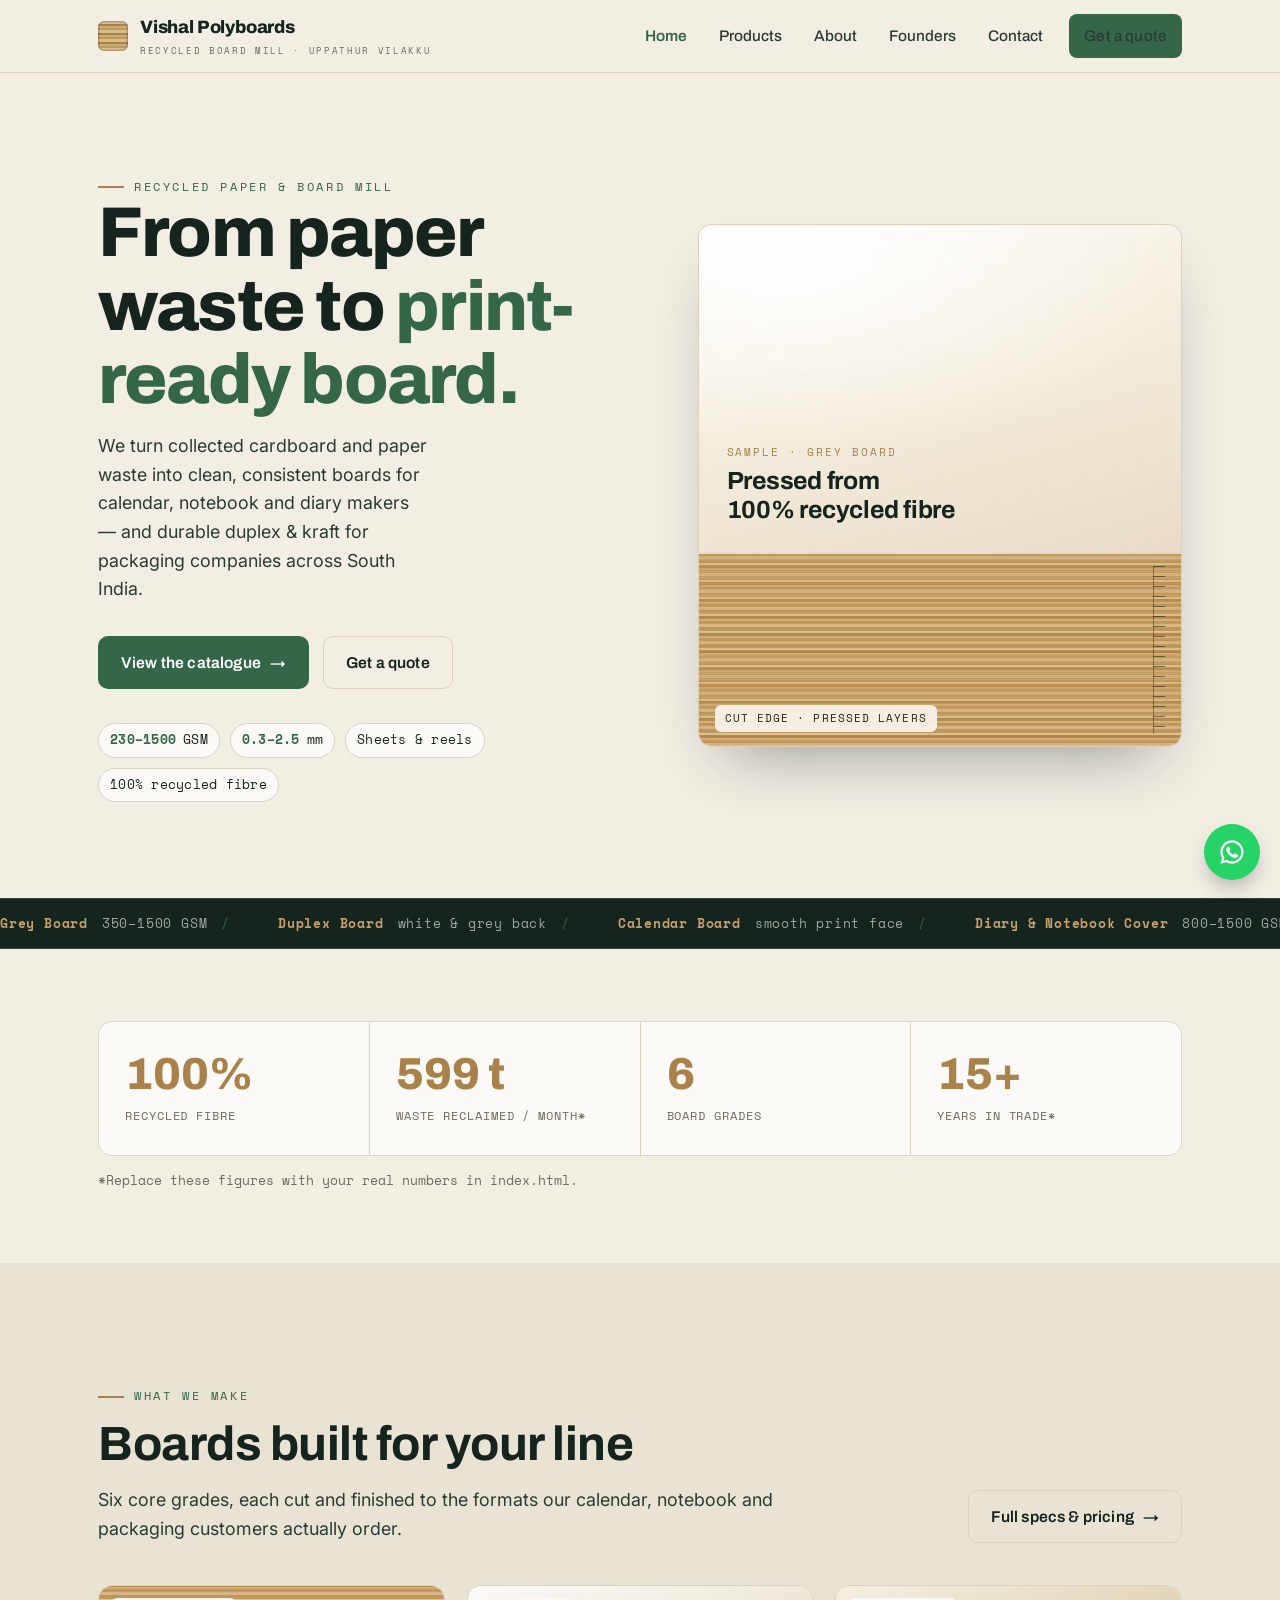
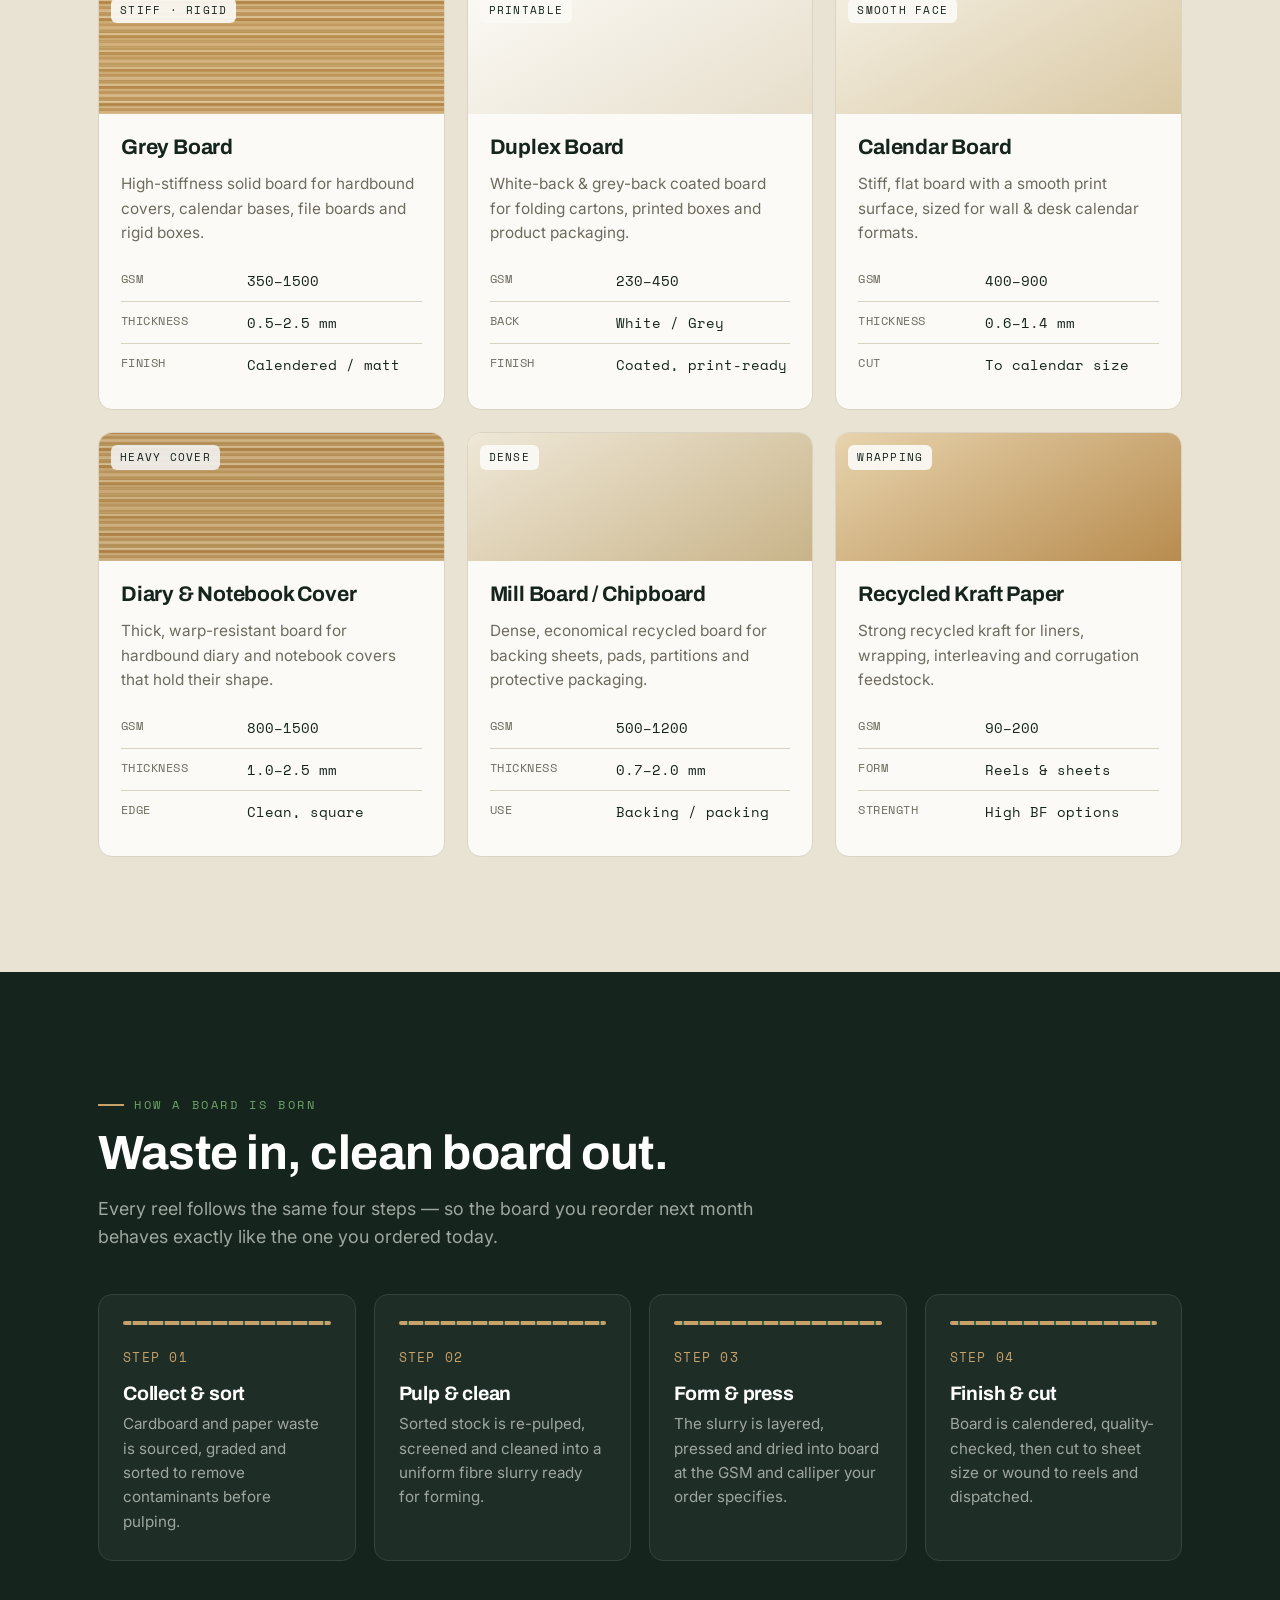
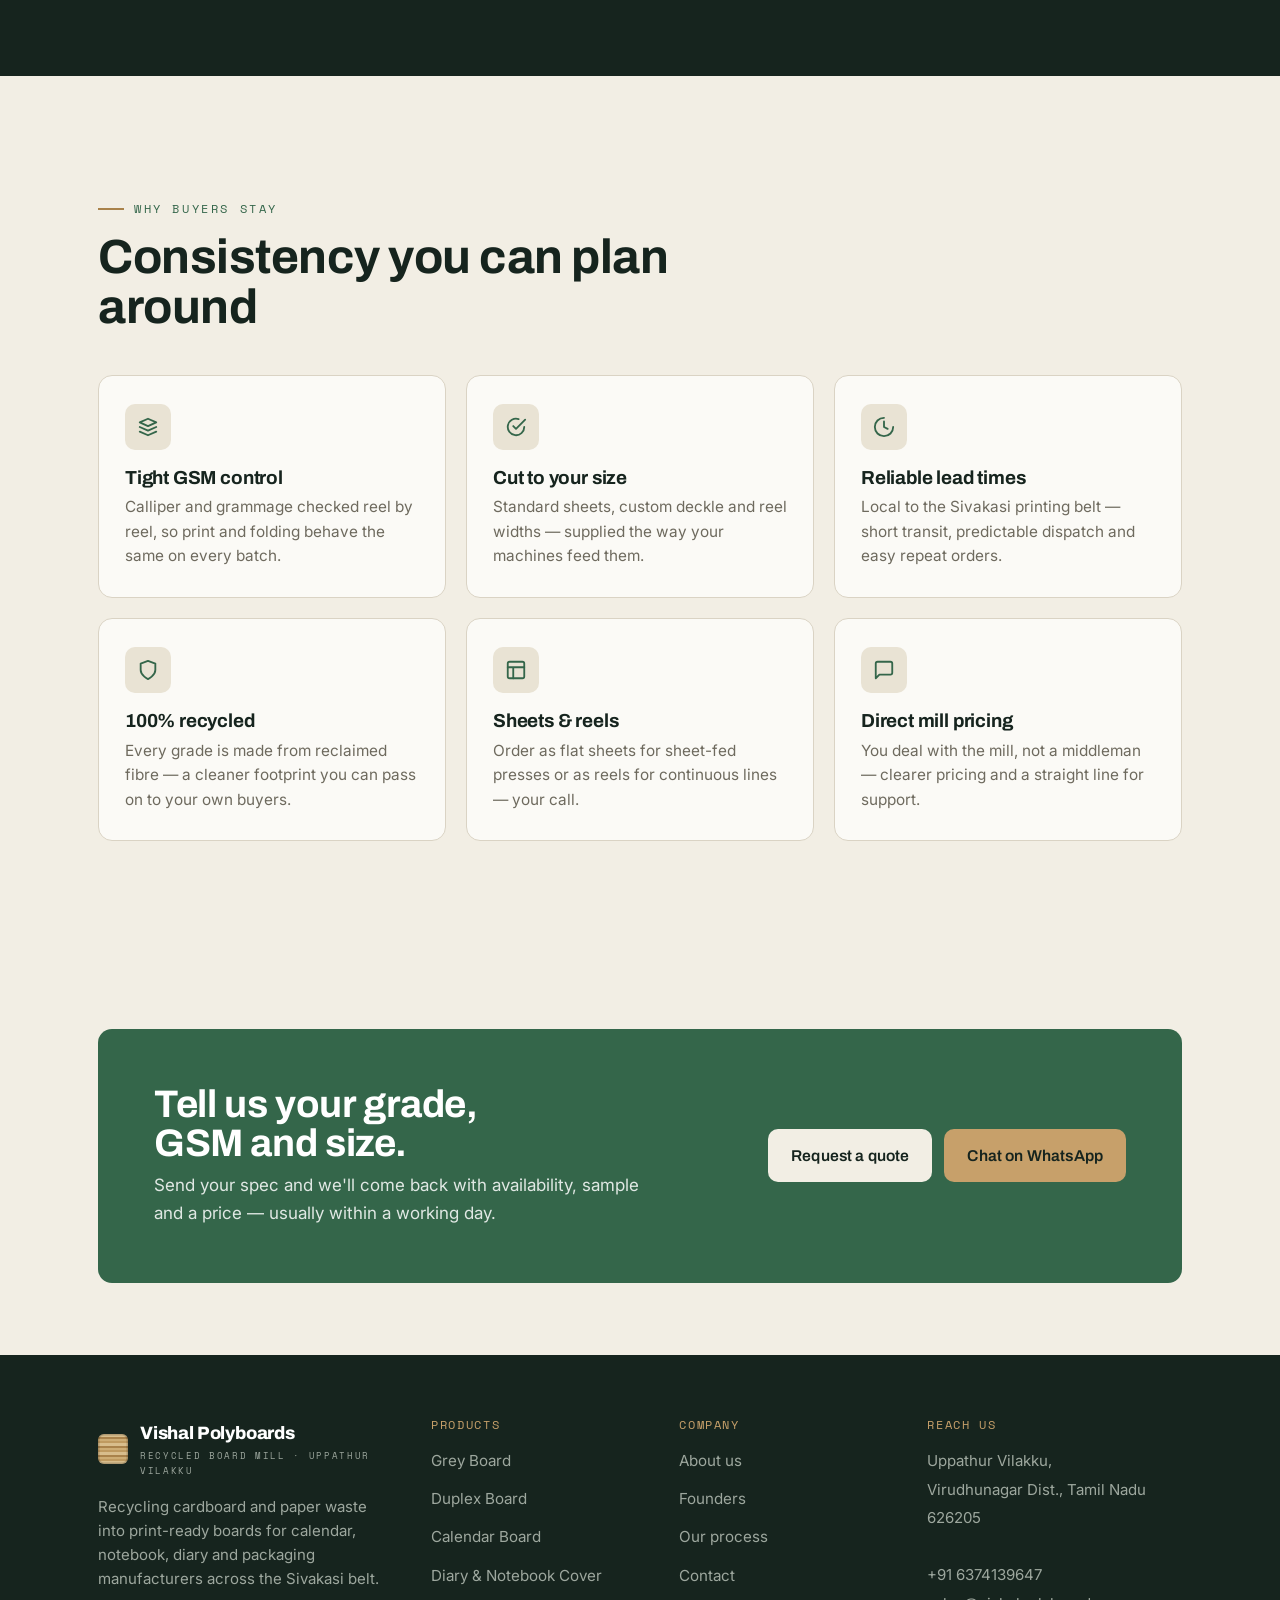
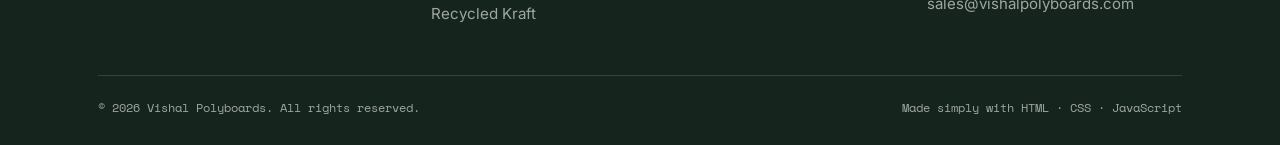
==== commit e9e2fe1f: "updated phn number" ====
--- a/index.html
+++ b/index.html
@@ -391,7 +391,7 @@
           <address class="footer-contact" style="font-style:normal">
             Uppathur Vilakku,<br />
             Virudhunagar Dist., Tamil Nadu 626205<br /><br />
-            <a href="tel:+9196374139647">+91 6374139647</a><br />
+            <a href="tel:+916374139647">+91 6374139647</a><br />
             <a href="mailto:sales@vishalpolyboards.com">sales@vishalpolyboards.com</a>
           </address>
         </div>
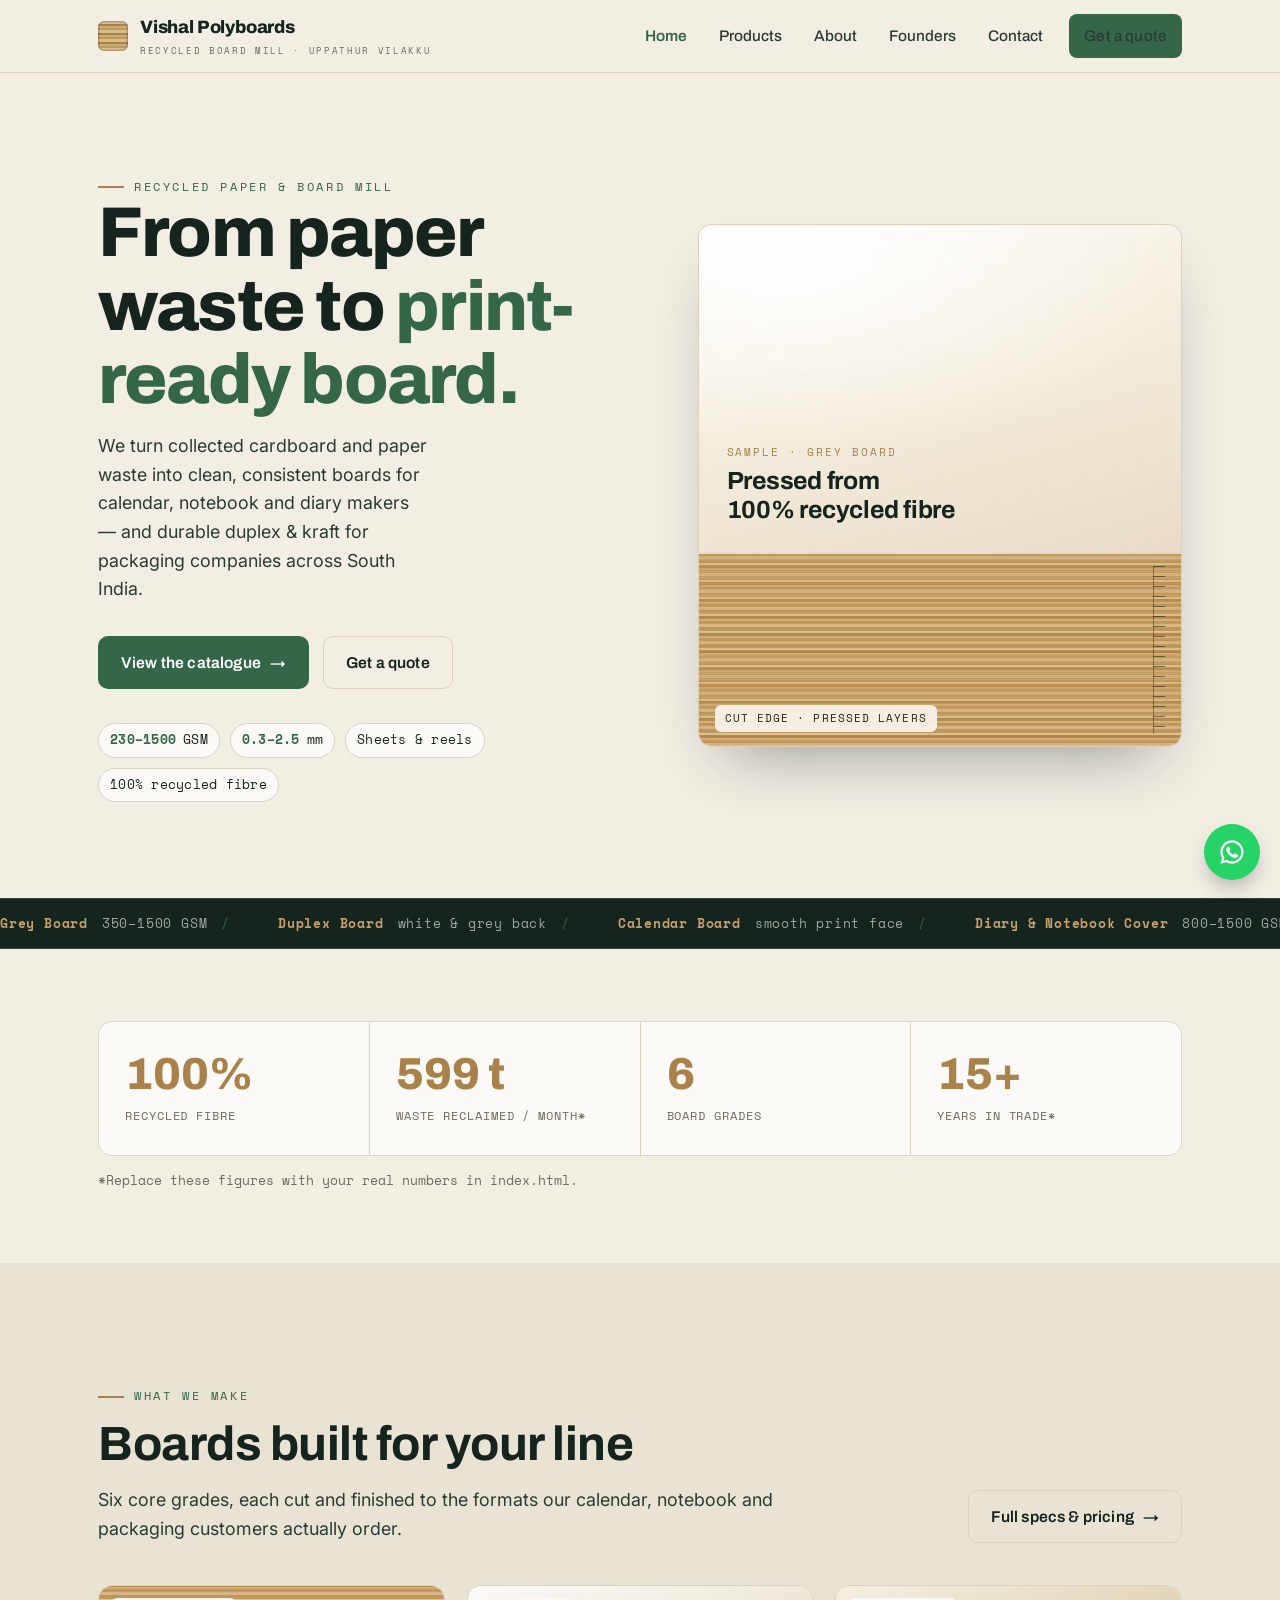
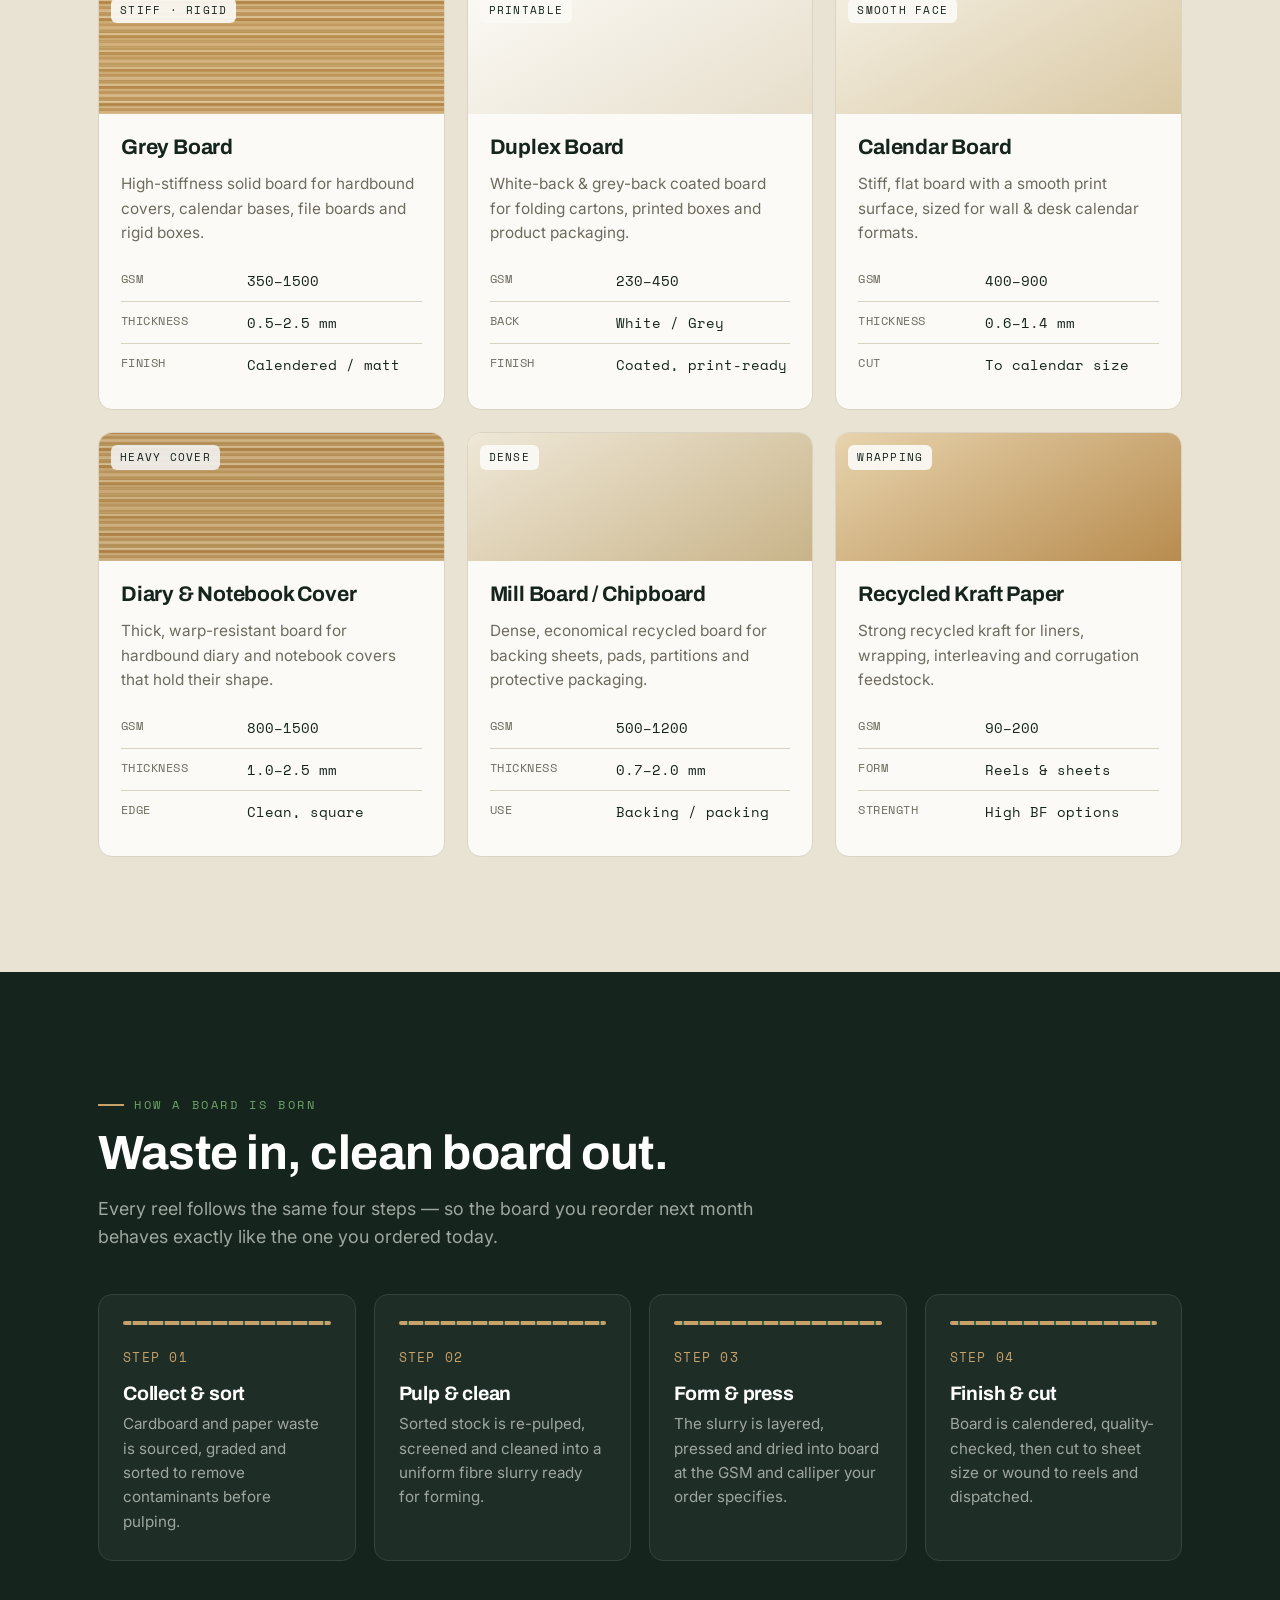
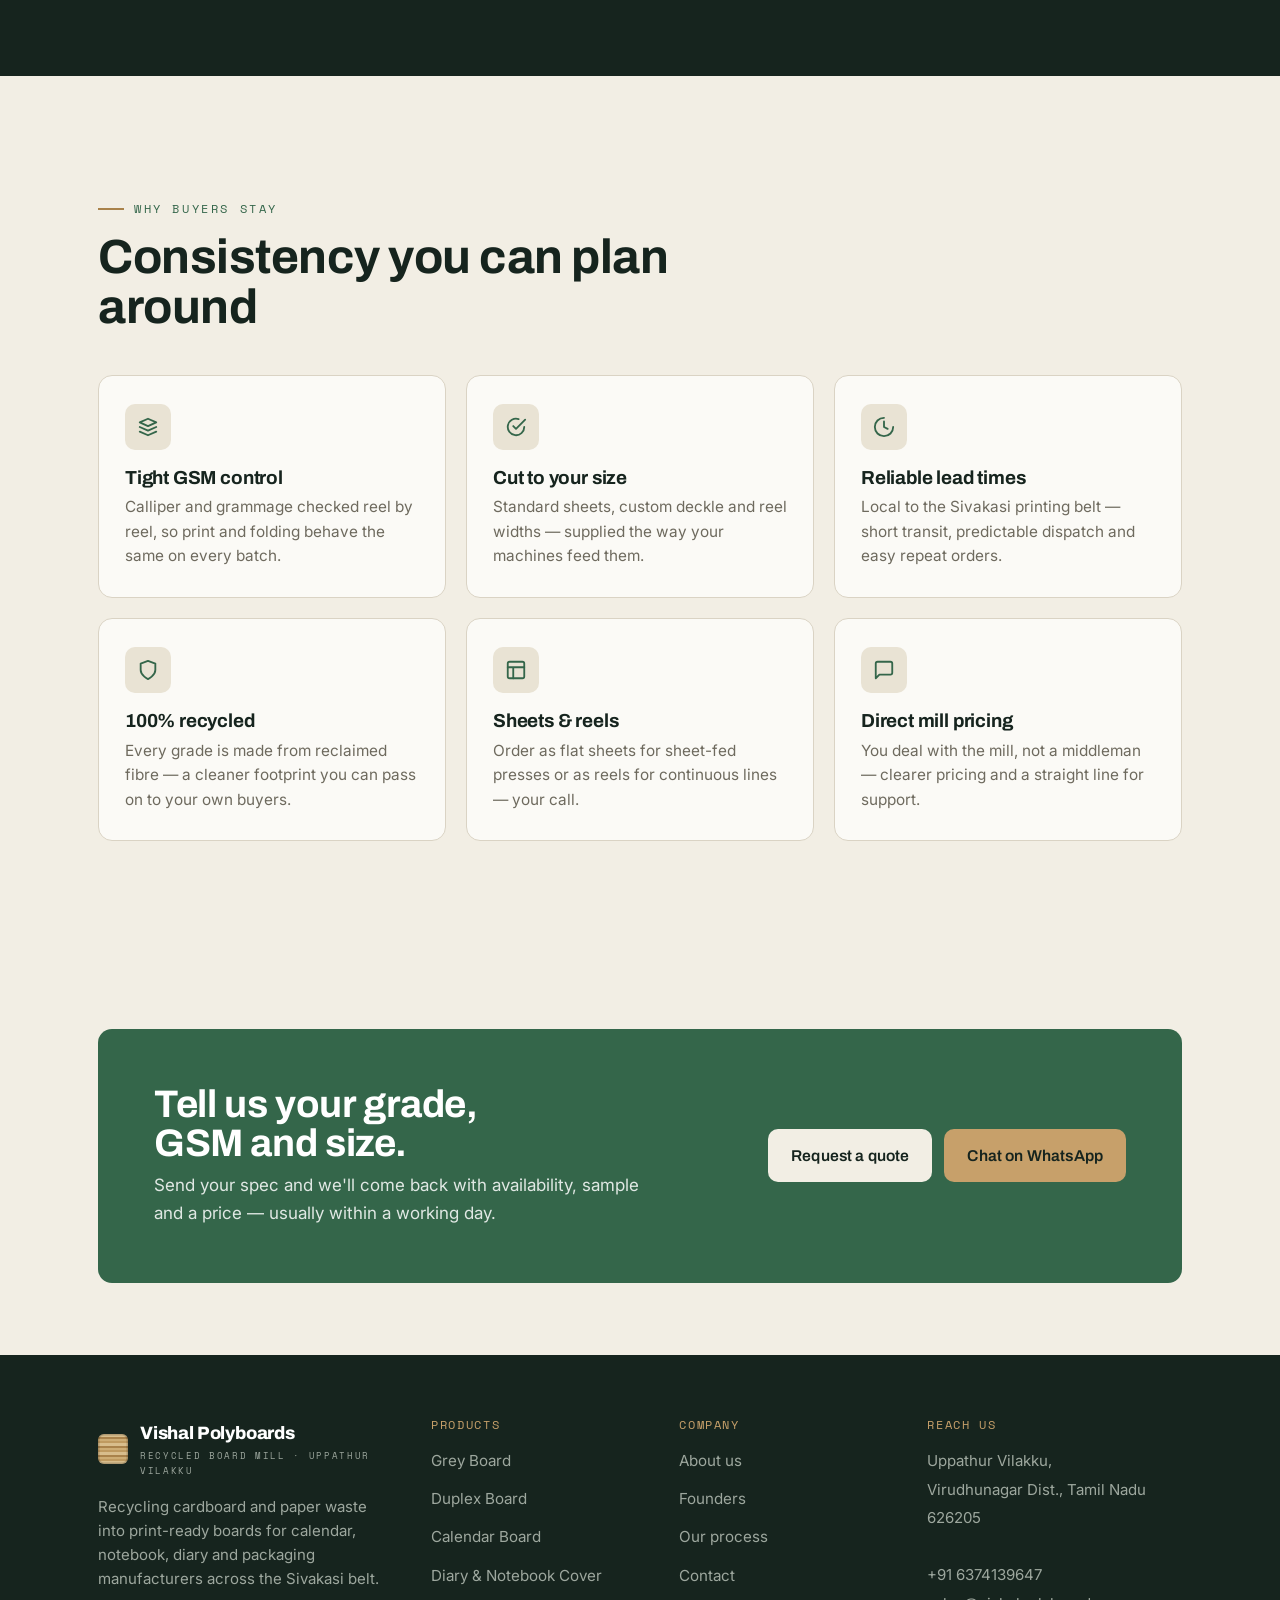
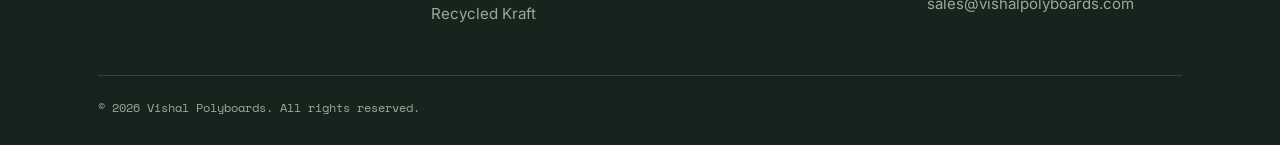
==== commit a2ea68a5: "update" ====
--- a/index.html
+++ b/index.html
@@ -398,7 +398,6 @@
       </div>
       <div class="footer-bottom">
         <span>© <span id="year">2026</span> Vishal Polyboards. All rights reserved.</span>
-        <span>Made simply with HTML · CSS · JavaScript</span>
       </div>
     </div>
   </footer>
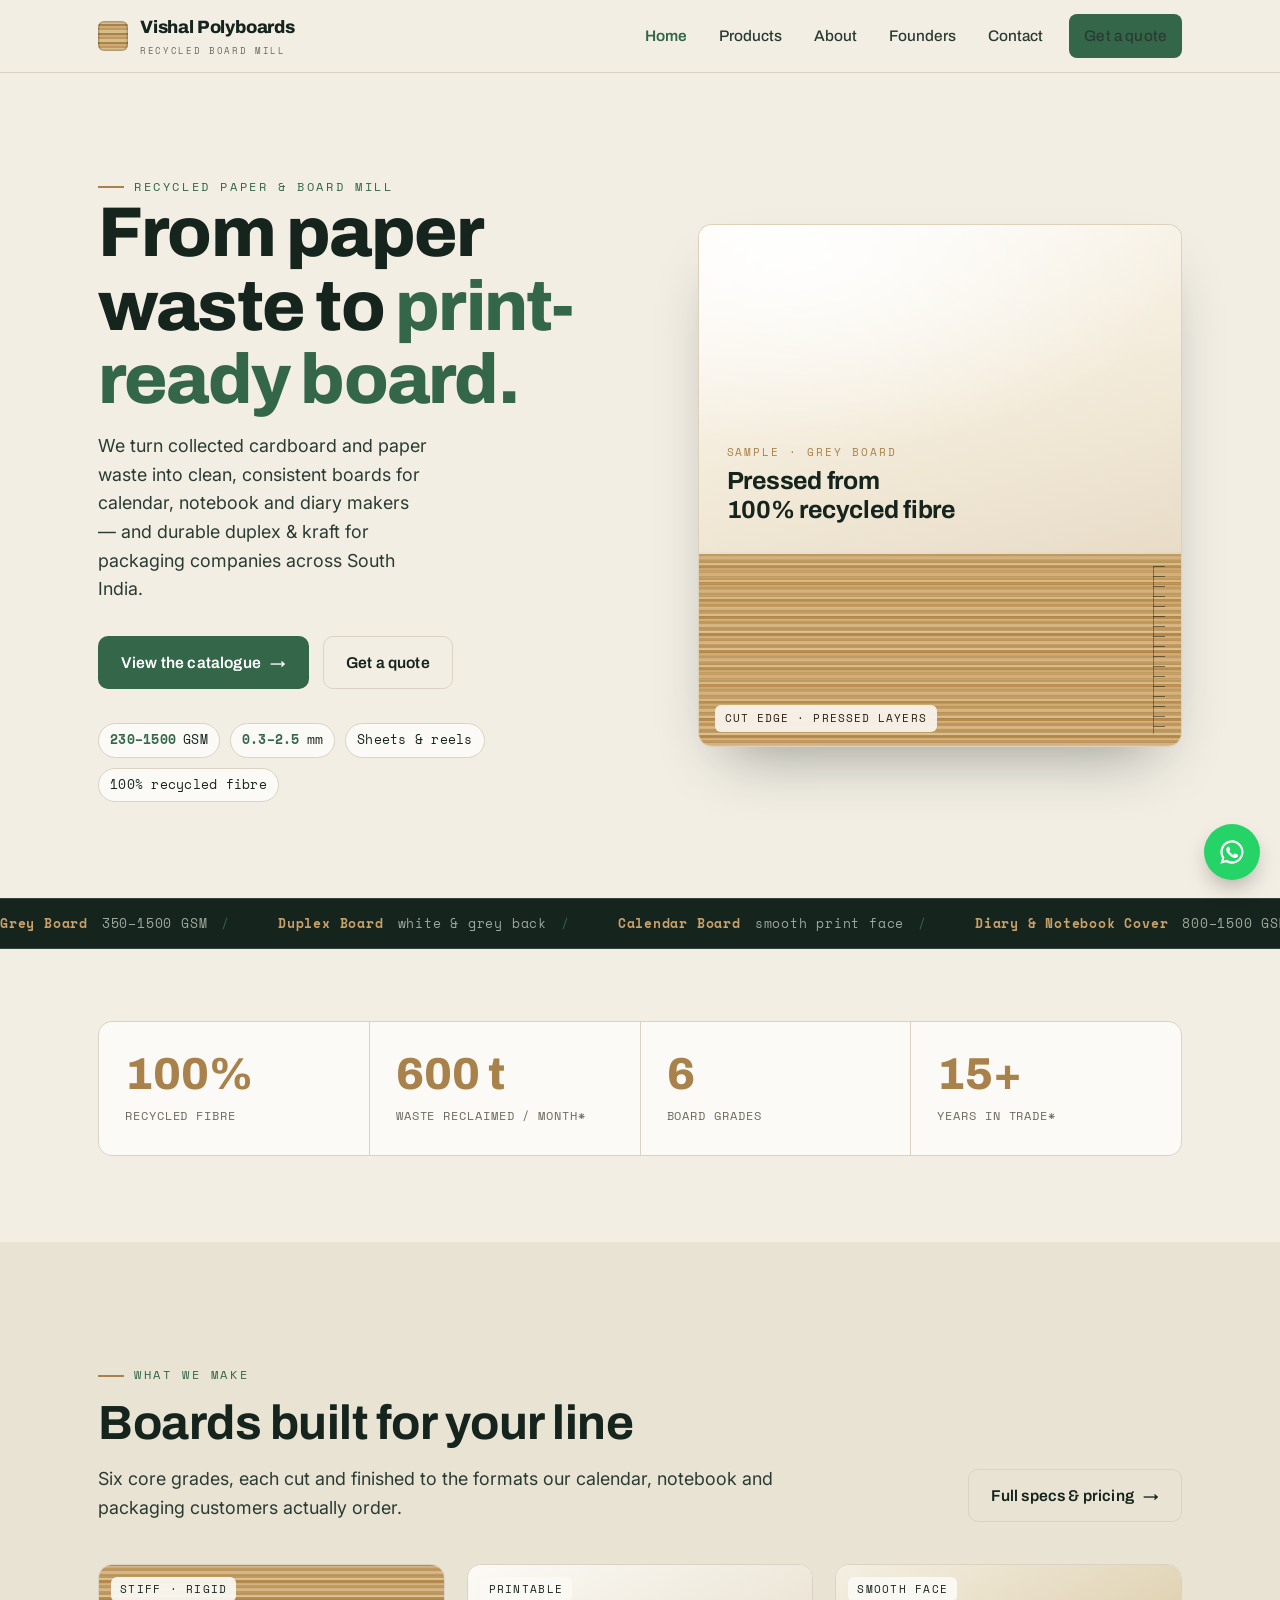
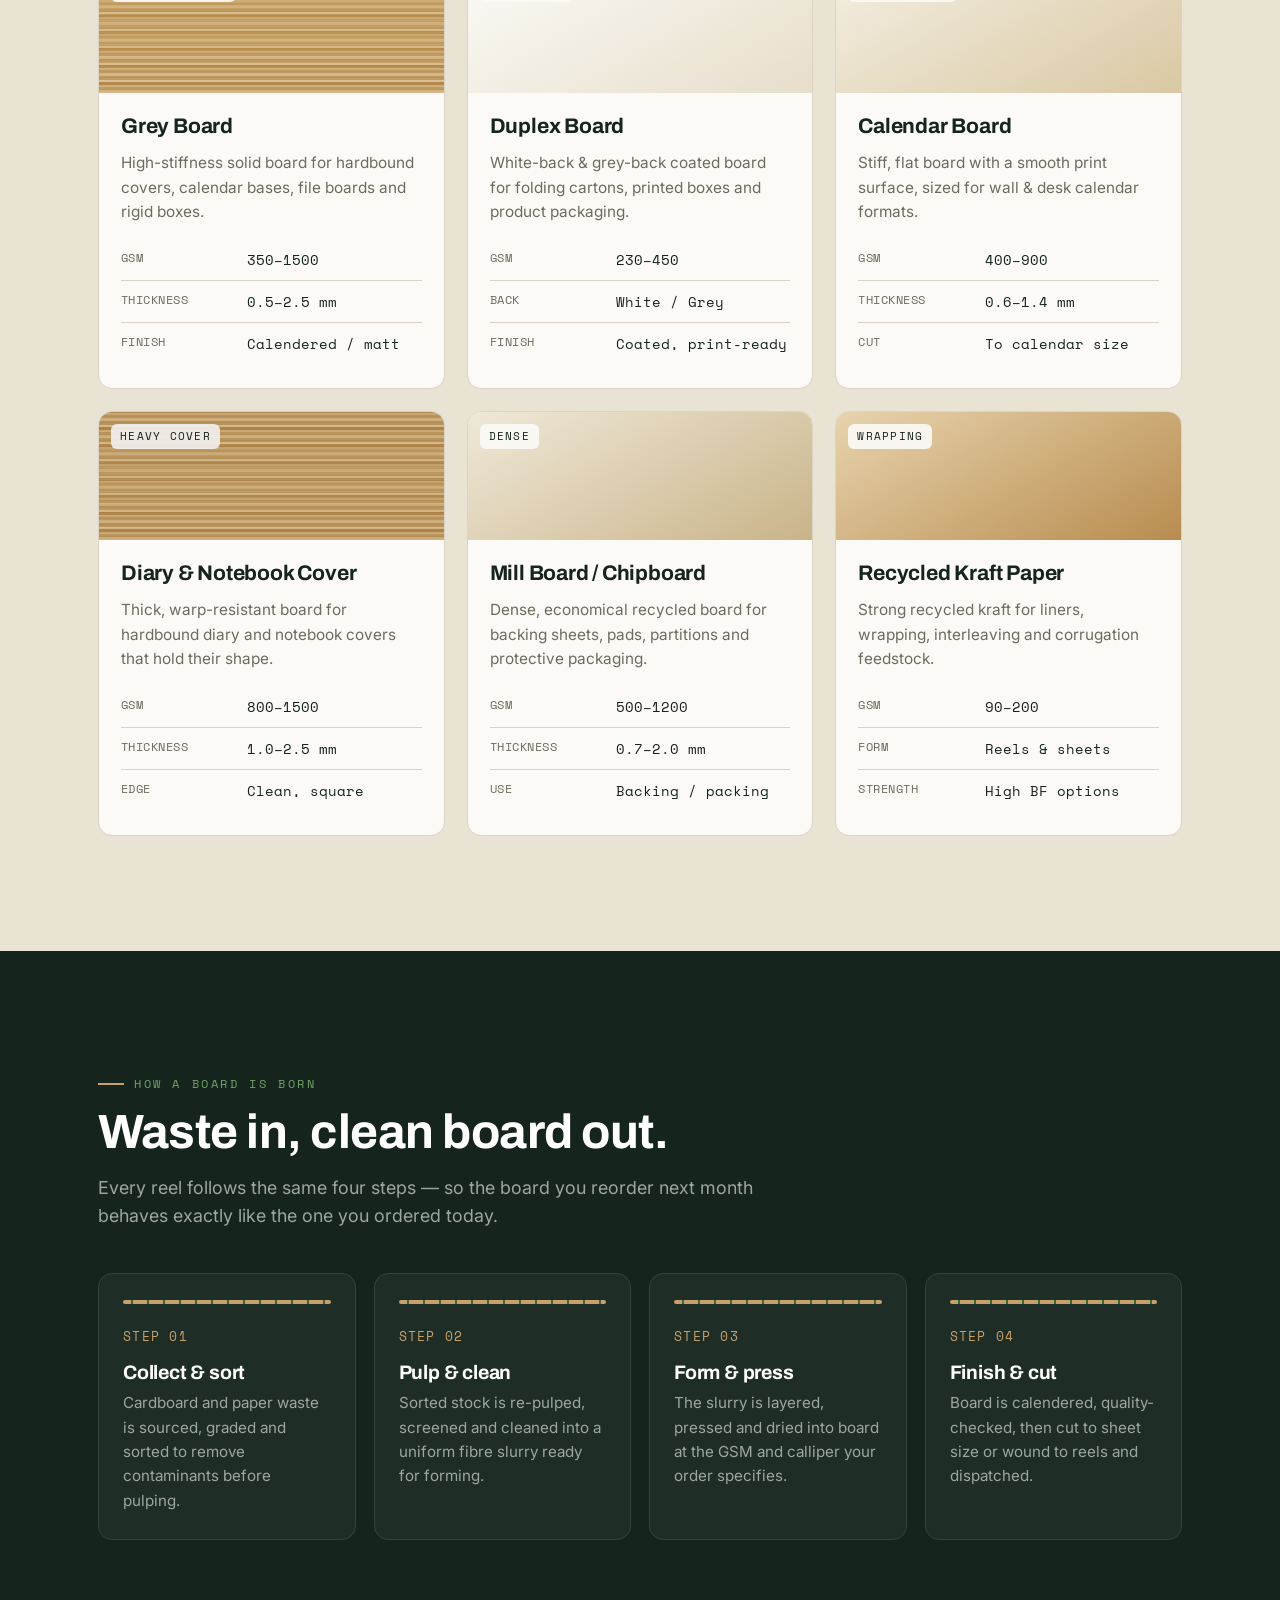
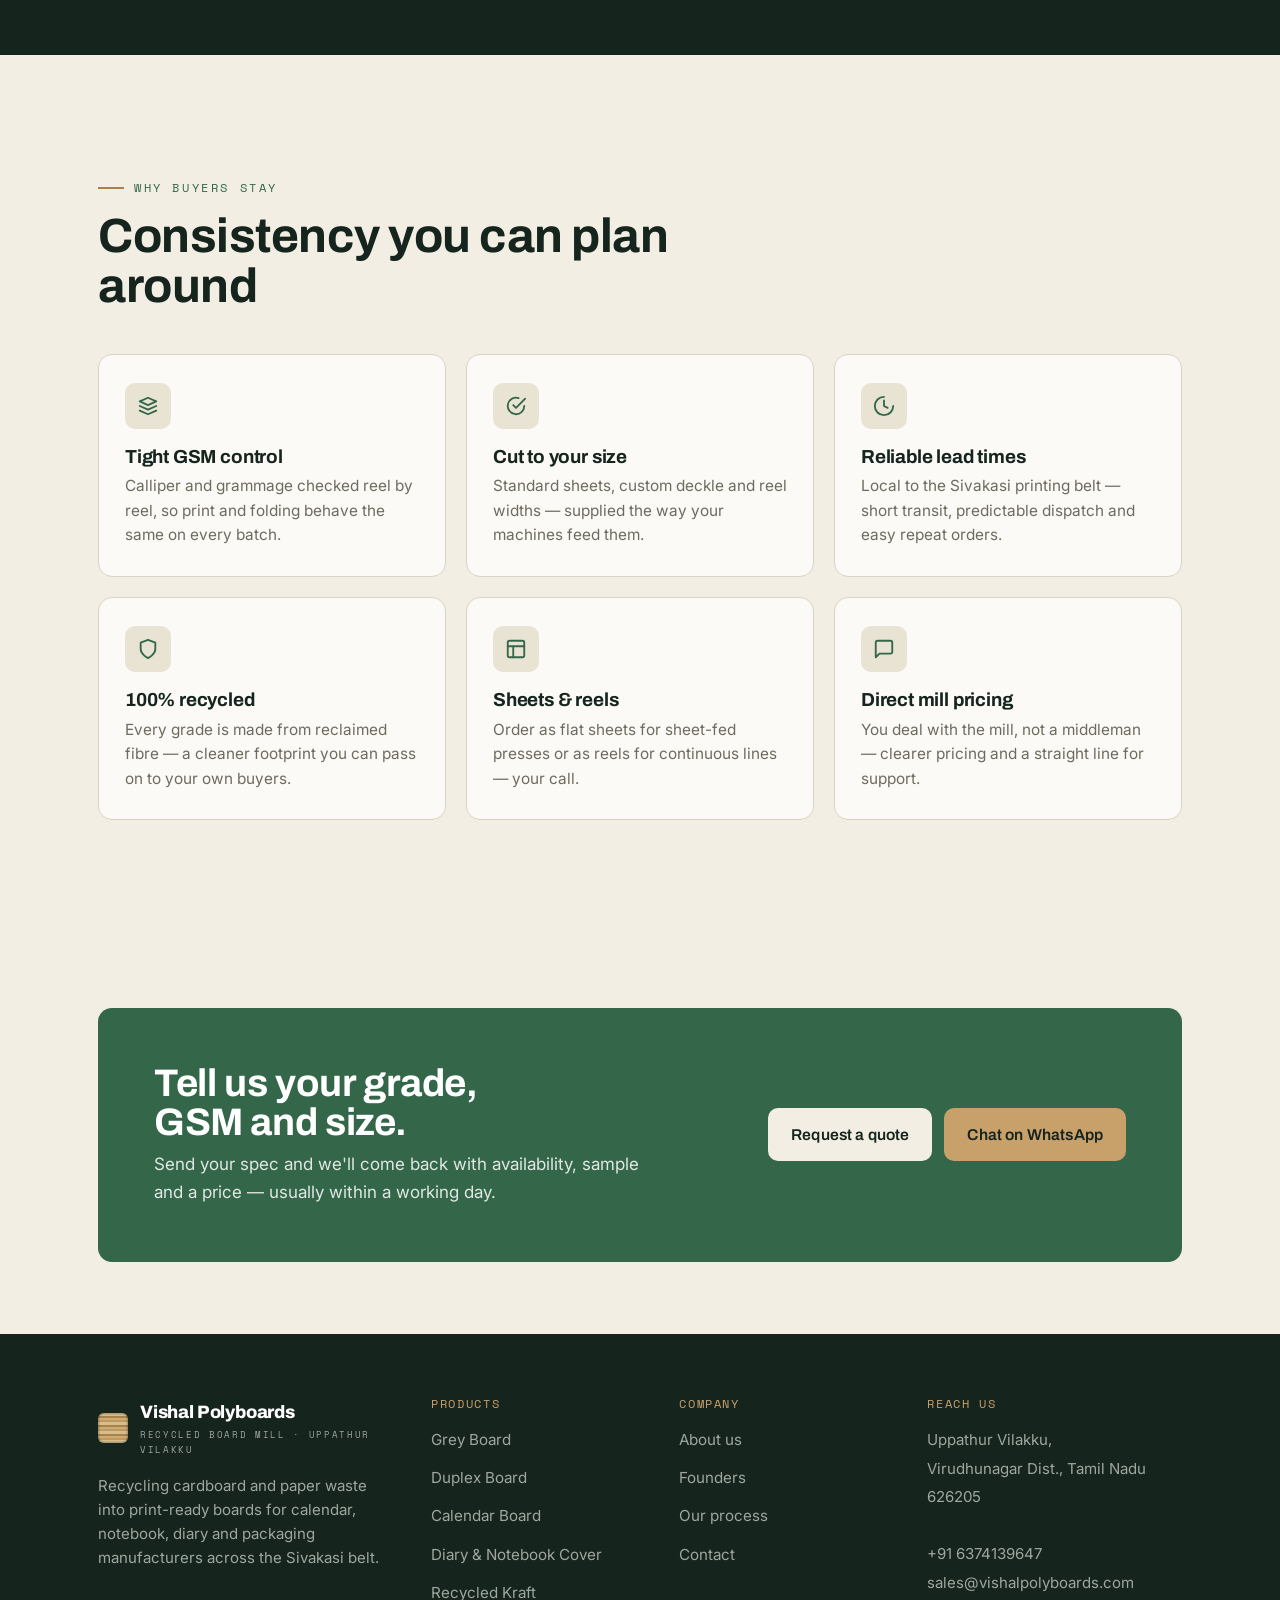
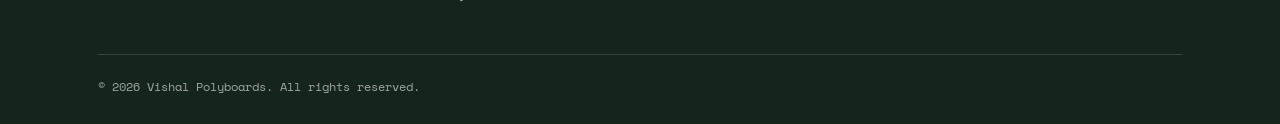
==== commit cec270da: "removed" ====
--- a/index.html
+++ b/index.html
@@ -25,7 +25,7 @@
       <a class="brand" href="index.html" aria-label="Vishal Polyboards home">
         <span class="brandmark" aria-hidden="true"></span>
         <span>Vishal Polyboards
-          <small>Recycled Board Mill · Uppathur Vilakku</small>
+          <small>Recycled Board Mill</small>
         </span>
       </a>
 
@@ -130,7 +130,7 @@
           <div class="lbl">Years in trade*</div>
         </div>
       </div>
-      <p class="muted" style="font-size:.82rem;margin-top:14px;font-family:var(--font-mono)">*Replace these figures with your real numbers in index.html.</p>
+      <p class="muted" style="font-size:.82rem;margin-top:14px;font-family:var(--font-mono)"></p>
     </div>
   </section>
 
